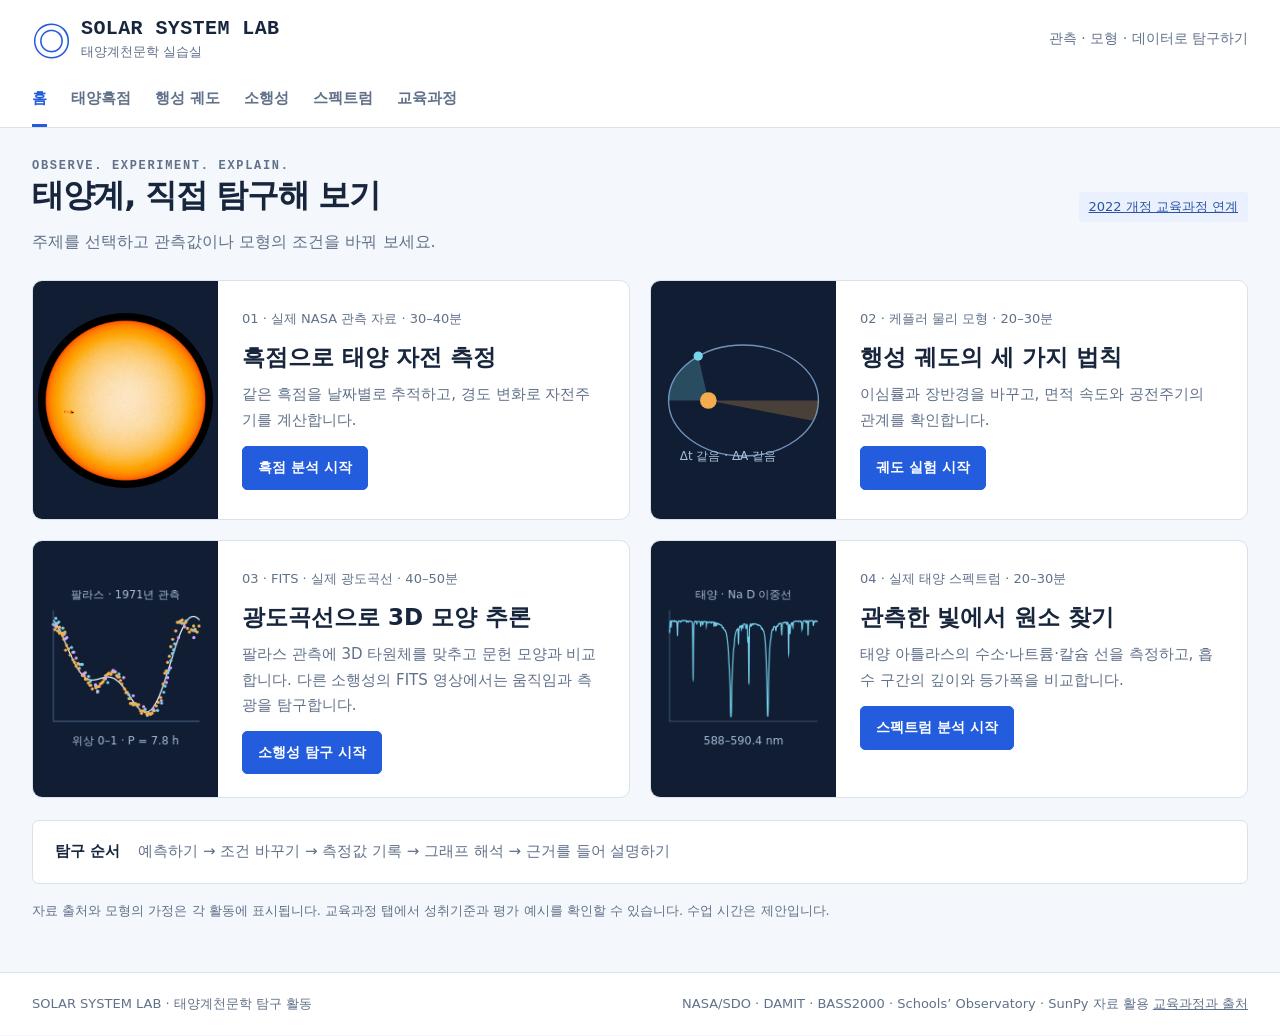
==== docs/index.html @ 7da2b200 "Publish solar system astronomy lab with real FITS and 3D activities" ====
<!doctype html>
<html lang="ko"><head><meta charset="utf-8"><meta name="viewport" content="width=device-width,initial-scale=1"><title>Solar System Lab | 태양계천문학 실습실</title><meta name="description" content="실제 FITS 영상과 팔라스 광도곡선으로 측광·3D 모형을 비교하고 태양과 행성 운동을 탐구하는 교육과정 연계 실습실."><link rel="icon" type="image/svg+xml" href="data:image/svg+xml,%3Csvg xmlns='http://www.w3.org/2000/svg' viewBox='0 0 32 32'%3E%3Ccircle cx='16' cy='16' r='5' fill='%23e89133'/%3E%3Cellipse cx='16' cy='16' rx='14' ry='9' fill='none' stroke='%23235ddd' stroke-width='2' transform='rotate(-25 16 16)'/%3E%3Ccircle cx='27' cy='8' r='3' fill='%23235ddd'/%3E%3C/svg%3E">
<link rel="stylesheet" href="portal.css"><link rel="stylesheet" href="observations.css"><link rel="stylesheet" href="fits-shape.css">
<script defer src="asteroid-data.js"></script><script defer src="observations-data.js"></script><script defer src="observation-math.js"></script><script defer src="fits-data.js"></script><script defer src="fits-reader.js"></script><script defer src="shape-math.js"></script><script defer src="portal.js"></script><script defer src="observation-labs.js"></script><script defer src="fits-labs.js"></script><script defer src="shape-lab.js"></script></head><body>
<header class="site-head"><div class="mast"><a href="#home" class="logo"><span class="logo-symbol" aria-hidden="true">◎</span><span><b>SOLAR SYSTEM LAB</b><small>태양계천문학 실습실</small></span></a><span class="head-note">관측 · 모형 · 데이터로 탐구하기</span></div><nav class="tabs" aria-label="실습 주제"><a href="#home" data-route="home">홈</a><a href="#sunspot" data-route="sunspot">태양흑점</a><a href="#kepler" data-route="kepler">행성 궤도</a><a href="#asteroid" data-route="asteroid">소행성</a><a href="#spectrum" data-route="spectrum">스펙트럼</a><a href="#curriculum" data-route="curriculum">교육과정</a></nav></header>
<main id="main" tabindex="-1">
<section id="home" class="page"><div class="home-intro"><div><p class="eyebrow">OBSERVE. EXPERIMENT. EXPLAIN.</p><h1>태양계, 직접 탐구해 보기</h1><p>주제를 선택하고 관측값이나 모형의 조건을 바꿔 보세요.</p></div><a href="#curriculum" class="tag">2022 개정 교육과정 연계</a></div>
<div class="activity-grid">
<article class="activity"><div class="activity-art"><img src="assets/20170708_120000_1024_HMIIC.jpg" alt="NASA SDO가 관측한 실제 태양과 흑점"></div><div class="activity-content"><span class="meta">01 · 실제 NASA 관측 자료 · 30–40분</span><h2>흑점으로 태양 자전 측정</h2><p>같은 흑점을 날짜별로 추적하고, 경도 변화로 자전주기를 계산합니다.</p><a href="#sunspot" class="button">흑점 분석 시작</a></div></article>
<article class="activity"><div class="activity-art"><svg viewBox="0 0 200 200" role="img" aria-label="타원 궤도와 같은 시간에 쓸고 간 두 면적"><ellipse cx="100" cy="100" rx="81" ry="60" fill="none" stroke="#7191b8" stroke-width="1.5"/><path d="M62 100L19 100A81 60 0 0 1 51 52Z" fill="#78d5e940"/><path d="M62 100L181 100A81 60 0 0 1 175 122Z" fill="#f4aa4d40"/><circle cx="62" cy="100" r="9" fill="#f4aa4d"/><circle cx="51" cy="52" r="5" fill="#78d5e9"/><text x="31" y="164" fill="#a8bdd8" font-size="13">Δt 같음 · ΔA 같음</text></svg></div><div class="activity-content"><span class="meta">02 · 케플러 물리 모형 · 20–30분</span><h2>행성 궤도의 세 가지 법칙</h2><p>이심률과 장반경을 바꾸고, 면적 속도와 공전주기의 관계를 확인합니다.</p><a href="#kepler" class="button">궤도 실험 시작</a></div></article>
<article class="activity"><div class="activity-art"><canvas id="homePallas" width="200" height="200" aria-label="실제 팔라스 관측점과 자전주기 적합 곡선"></canvas></div><div class="activity-content"><span class="meta">03 · FITS · 실제 광도곡선 · 40–50분</span><h2>광도곡선으로 3D 모양 추론</h2><p>팔라스 관측에 3D 타원체를 맞추고 문헌 모양과 비교합니다. 다른 소행성의 FITS 영상에서는 움직임과 측광을 탐구합니다.</p><a href="#asteroid" class="button">소행성 탐구 시작</a></div></article>
<article class="activity"><div class="activity-art"><canvas id="homeSpectrum" width="200" height="200" aria-label="실제 태양 관측의 나트륨 D 흡수선"></canvas></div><div class="activity-content"><span class="meta">04 · 실제 태양 스펙트럼 · 20–30분</span><h2>관측한 빛에서 원소 찾기</h2><p>태양 아틀라스의 수소·나트륨·칼슘 선을 측정하고, 흡수 구간의 깊이와 등가폭을 비교합니다.</p><a href="#spectrum" class="button">스펙트럼 분석 시작</a></div></article>
</div><div class="home-flow"><strong>탐구 순서</strong><p>예측하기 → 조건 바꾸기 → 측정값 기록 → 그래프 해석 → 근거를 들어 설명하기</p></div><p class="help" style="margin-top:16px">자료 출처와 모형의 가정은 각 활동에 표시됩니다. 교육과정 탭에서 성취기준과 평가 예시를 확인할 수 있습니다. 수업 시간은 제안입니다.</p></section>
<section id="sunspot" class="page" hidden><div class="page-title"><div><p class="eyebrow">LAB 01 / SOLAR ROTATION</p><h1>흑점으로 읽는 태양의 자전</h1><p class="intro">같은 흑점의 위치를 4일 이상 기록한 뒤, 위도에 따른 자전주기를 비교하세요.</p></div><a href="#curriculum" class="tag">12행우02-01</a></div><div class="sun-intro"><p class="help"><strong>NASA 관측</strong>은 실제 영상, <strong>자전 시뮬레이션</strong>은 합성 자료입니다. 탐구 가이드에 따라 측정하고 결과를 CSV로 저장하세요.</p><a class="button secondary" href="sunspot.html" target="_blank" rel="noopener">분석 도구 크게 열기</a></div><div class="sun-wrapper"><iframe id="sunspotFrame" title="태양 흑점 관측과 자전 분석 도구" loading="lazy"></iframe></div><div class="study-row"><article class="study-panel"><h2>탐구 질문</h2><ol><li>같은 흑점을 어떻게 구분했나요? 식별이 바뀌면 어떤 영향이 있나요?</li><li>원반 가장자리의 점을 제외하기 전후에 자전주기가 어떻게 달라지나요?</li><li>관측값과 차등 자전 모형을 비교하고 차이의 원인을 설명하세요.</li></ol></article><article class="study-panel"><h2>결과로 제출할 것</h2><p>측정점이 표시된 태양 영상, 경도–시간 그래프, 회합·항성 자전주기, 오차 원인 두 가지.</p><p class="help">NASA/SDO HMI, 2017.07.05–07.14. JPG 교육용 측정이며 정밀 태양력·연구용 WCS 분석을 대체하지 않습니다.</p></article></div></section>
<section id="kepler" class="page" hidden><div class="page-title"><div><p class="eyebrow">LAB 02 / KEPLER'S LAWS</p><h1>조건을 바꾸며 확인하는 행성 궤도</h1><p class="intro">태양의 위치, 같은 시간에 쓸고 간 면적, 장반경과 공전주기의 관계를 확인하세요.</p></div><a href="#curriculum" class="tag">12행우01-03</a></div><div id="keplerLab"></div></section>
<section id="asteroid" class="page" hidden><div class="page-title"><div><p class="eyebrow">LAB 03 / FITS, LIGHT CURVES &amp; 3D SHAPES</p><h1>관측으로 추론하는 소행성의 모양</h1><p class="intro">실제 팔라스 광도곡선에 3D 타원체를 맞춰 보세요. FITS 영상 모드에서는 138205 (2000 EZ148)의 움직임을 찾고 직접 측광합니다.</p></div><div><a href="#curriculum" class="tag">소천체 자료 탐구 · 12행우01-04</a><br><span class="tag amber" style="margin-top:8px">3D 모형 비교·적합은 전공 확장</span></div></div><div id="asteroidLab"></div></section>
<section id="spectrum" class="page" hidden><div class="page-title"><div><p class="eyebrow">LAB 04 / OBSERVED SOLAR SPECTRUM</p><h1>실제 태양빛에 남은 원소의 지문</h1><p class="intro">관측 아틀라스의 흡수선에서 파장을 읽고, 나트륨 이중선·수소·칼슘 선을 비교하세요.</p></div><a href="#curriculum" class="tag">10통과1-02-01 · 정량 분석은 심화</a></div><div id="spectrumLab"></div></section>
<section id="curriculum" class="page" hidden><div class="page-title"><div><p class="eyebrow">CURRICULUM / TEACHING GUIDE</p><h1>교육과정에서 실습 활동으로</h1><p class="intro curriculum-intro">2022 개정 과학과 교육과정(교육부 고시 제2022-33호, 별책 9)을 기준으로 연결했습니다. 대학 태양계천문학 수업에서 예비 교사의 탐구·수업 설계에 활용할 수 있습니다. 특정 교과서 단원 배열을 재현한 사이트는 아닙니다.</p></div><a href="https://www.moe.go.kr/boardCnts/viewRenew.do?boardID=141&boardSeq=93458&lev=0" target="_blank" rel="noopener" class="button secondary">교육부 원문</a></div>
<div class="curriculum-grid">
<article class="curriculum-card"><span class="tag">직접 연계 · 행성우주과학</span><h2>태양흑점과 자기장 관측</h2><p class="standard"><strong>[12행우02-01]</strong><br>태양 광구·대기 현상과 여러 파장의 관측 자료를 비교·분석하는 성취기준.</p><p>원문 탐구 활동에 흑점 이동 자료로 자전주기 구하기가 제시됩니다. 해설과 적용 고려 사항에 차등 자전, 위도별 주기 계산, 스프레드시트·파이썬 활용이 포함됩니다.</p><ul><li><strong>활동:</strong> 동일 흑점 경도 변화의 회귀 분석. 별도 HMI FITS에서 헤더·자기장 부호·픽셀값 읽기.</li><li><strong>평가:</strong> 대상 식별, 좌표 보정·오차, 회합·항성 주기 구분, 강도와 자기장 관측량의 구분.</li><li><strong>자료:</strong> 2017년 흑점 JPG와 2011년 자기장 FITS는 다른 날짜·관측량입니다.</li><li><strong>기초 연결:</strong> [9과07-02] 태양의 현상과 활동.</li></ul><a href="#sunspot" class="button secondary">태양 활동 열기</a></article>
<article class="curriculum-card"><span class="tag">직접 연계 · 행성우주과학</span><h2>케플러의 세 가지 법칙</h2><p class="standard"><strong>[12행우01-03]</strong><br>태양의 중력과 케플러 법칙으로 태양계 구성 천체의 운동을 설명하는 성취기준.</p><p>장반경·이심률을 독립적으로 조절해 각 법칙의 물리적 의미를 확인합니다. 교육과정은 케플러 법칙으로 천체 데이터를 해석하는 탐구와 수행평가를 제안합니다.</p><ul><li><strong>활동:</strong> 초점 찾기, 같은 시간의 면적 비교, T²–a³ 기록.</li><li><strong>평가:</strong> 이심률·주기 변화 구분, 변인 통제, 중심 질량 조건 명시.</li></ul><a href="#kepler" class="button secondary">궤도 활동 열기</a></article>
<article class="curriculum-card"><span class="tag">자료 탐구 연결 + 전공 확장</span><h2>소천체의 빛·모양·운동</h2><p class="standard"><strong>[12행우01-04]</strong> 행성·소천체 구분 및 탐사 자료로 특징 추론.<br><strong>[12행우01-02]</strong> 지구 접근 천체 등 우주 위험 감시의 중요성.<br><strong>[12행우01-03]</strong> 소천체에 적용되는 케플러 법칙.</p><p>지상 관측에서 ‘자료 → 특징 추론 → 모형 비교 → 근거와 한계 설명’을 연습합니다. FITS 측광 대상은 138205 (2000 EZ148), 3D 비교 대상은 팔라스입니다. 지상 관측과 탐사선 관측은 구분합니다.</p><ul><li><strong>활동:</strong> FITS 헤더·픽셀 읽기, 이동 천체·비교별의 원형 측광, 위상 겹치기, 축비·시선을 바꾼 3D 타원체 적합.</li><li><strong>평가:</strong> 대상 식별과 배경 제거 근거, 자전·공전 구분, 후보 주기의 잔차, 서로 다른 모양이 비슷한 광도곡선을 만드는 이유.</li><li><strong>전공 확장:</strong> 자전주기 적합·3D 모형 비교·목성 공명. 해당 성취기준에 3D 역산이 필수로 제시된 것은 아닙니다.</li><li><strong>기초 연결:</strong> [9과07-01] 태양계 천체와 자료 분석.</li></ul><a href="#asteroid" class="button secondary">소행성 활동 열기</a></article>
<article class="curriculum-card"><span class="tag">직접 연계 + 전공 확장</span><h2>스펙트럼과 천체의 구성 물질</h2><p class="standard"><strong>[10통과1-02-01]</strong><br>천체의 빛의 스펙트럼으로 구성 물질을 추론하는 성취기준.</p><p>실제 태양 아틀라스의 흡수선과 기준 파장을 비교해 원소를 추론합니다. 합성 모형으로 분해능·온도·도플러 이동의 효과를 함께 탐구합니다.</p><ul><li><strong>활동:</strong> Na D 이중선 파장 측정, H·Ca 선 비교, 경계를 바꿔 흡수 구간의 등가폭 측정.</li><li><strong>평가:</strong> 파장 측정 근거, 연속광·선 혼합의 영향, 선 세기를 함량과 단순 동일시하지 않기.</li><li><strong>자료:</strong> BASS2000 가시광 아틀라스 원형식은 ASCII입니다. 별도 Birr FITS는 태양 전파의 시간–주파수 자료입니다.</li><li><strong>전공 확장:</strong> 등가폭 적분과 태양 전파 관측. 전파 동적 스펙트럼은 가시광 원소 식별 활동과 구분합니다.</li></ul><a href="#spectrum" class="button secondary">스펙트럼 활동 열기</a></article>
</div><div class="study-row"><article class="study-panel"><h2>수업 운영 예시 · 2차시</h2><ol><li><strong>1차시:</strong> 5분 개념·질문, 20분 모둠별 조건 변경·기록, 15분 그래프와 근거 정리.</li><li><strong>2차시:</strong> 모둠별 결과·모형 가정·오차를 토론하고, 중등 수업 활동으로 재설계.</li></ol><p class="help">제안하는 운영 예시입니다. 목표와 학생 수준에 맞춰 선택하세요.</p></article><article class="study-panel resource-list"><h2>근거 자료와 출처</h2><a href="https://www.moe.go.kr/boardCnts/viewRenew.do?boardID=141&boardSeq=93458&lev=0" target="_blank" rel="noopener">교육부 · 2022 개정 과학과 교육과정 원문</a><a href="https://sdo.gsfc.nasa.gov/data/dataaccess.php" target="_blank" rel="noopener">NASA SDO · 태양 영상</a><a href="https://damit.cuni.cz/projects/damit/asteroids/view/101" target="_blank" rel="noopener">DAMIT · 팔라스 실제 광도곡선</a><a href="https://www.schoolsobservatory.org/media/1465" target="_blank" rel="noopener">The Schools’ Observatory · 소행성 FITS 원본 6장</a><a href="https://github.com/sunpy/data/tree/main/sunpy/v1" target="_blank" rel="noopener">SunPy sample data · HMI 자기장·태양 전파 FITS</a><a href="https://damit.cuni.cz/projects/damit/asteroid_models/view/101" target="_blank" rel="noopener">DAMIT · 팔라스 문헌 3D 형상과 자전 모형</a><a href="https://bass2000.obspm.fr/solar_spect.php" target="_blank" rel="noopener">BASS2000 · 실제 태양 스펙트럼 아틀라스</a><a href="https://ssd-api.jpl.nasa.gov/doc/sbdb.html" target="_blank" rel="noopener">NASA JPL · 소천체 궤도 요소</a><a href="https://ssd.jpl.nasa.gov/diagrams/mb_hist.html" target="_blank" rel="noopener">NASA JPL · 주 소행성대와 커크우드 간극</a><a href="https://physics.nist.gov/PhysRefData/ASD/lines_form.html" target="_blank" rel="noopener">NIST · 원자 스펙트럼 기준선</a><a href="https://cneos.jpl.nasa.gov/orbits/intro.html" target="_blank" rel="noopener">JPL CNEOS · 지구 접근 천체 궤도</a><p class="help">연계 판단과 활동 설계는 이 사이트에서 구성했습니다. 교육부·NASA의 공식 교육 서비스가 아닙니다.</p></article></div></section>
</main><footer class="footer"><span>SOLAR SYSTEM LAB · 태양계천문학 탐구 활동</span><span>NASA/SDO · DAMIT · BASS2000 · Schools’ Observatory · SunPy 자료 활용 <a href="#curriculum">교육과정과 출처</a></span></footer><div id="toast" class="toast" role="status" hidden></div><dialog id="methodDialog"><button class="close-dialog" id="closeMethod">닫기</button><h2>자료와 계산 방법</h2><div id="methodContent"></div></dialog></body></html>
---- docs/portal.css ----
:root{--ink:#17263c;--muted:#617189;--line:#d9e1eb;--paper:#f4f7fb;--blue:#235ddd;--navy:#101d32;--orange:#e89133;--mono:ui-monospace,SFMono-Regular,Consolas,monospace;--sans:'Noto Sans KR','Malgun Gothic',system-ui,sans-serif;color-scheme:light}*{box-sizing:border-box}body{margin:0;font:16px/1.7 var(--sans);color:var(--ink);background:var(--paper)}button,input,select,textarea{font:inherit}button,a,input,select{touch-action:manipulation}button{cursor:pointer}button:disabled{opacity:.45;cursor:default}a{color:var(--blue)}button:focus-visible,a:focus-visible,input:focus-visible,select:focus-visible,textarea:focus-visible{outline:3px solid #f0a43e;outline-offset:3px}[hidden]{display:none!important}.site-head{background:#fff;position:sticky;top:0;z-index:20;box-shadow:0 1px 0 var(--line)}.mast{max-width:1440px;margin:auto;display:flex;justify-content:space-between;align-items:center;padding:17px 32px 13px;gap:18px}.logo{display:flex;align-items:center;gap:12px;text-decoration:none;color:var(--ink);line-height:1.15}.logo-symbol{width:37px;height:37px;color:var(--blue);font-size:39px;font-family:serif}.logo b{font:700 20px var(--mono);letter-spacing:.02em}.logo small{display:block;font-size:13px;color:var(--muted);margin-top:5px}.head-note{font-size:14px;color:var(--muted)}.tabs{display:flex;max-width:1440px;margin:auto;padding:0 32px;gap:24px;overflow:auto}.tabs a{white-space:nowrap;color:var(--muted);padding:13px 0;text-decoration:none;border-bottom:3px solid transparent;font-weight:600;font-size:15px}.tabs a.active{color:var(--blue);border-bottom-color:var(--blue)}main{max-width:1440px;margin:auto;padding:28px 32px 40px;min-height:70vh}.page-title{display:flex;justify-content:space-between;align-items:flex-start;gap:25px;margin-bottom:22px}.eyebrow{font:600 12px var(--mono);letter-spacing:.14em;color:var(--blue);margin:0 0 8px}h1{font-size:30px;line-height:1.4;letter-spacing:-.04em;margin:0 0 10px}h2{font-size:20px;line-height:1.5;margin:0 0 12px}h3{font-size:17px;margin:0 0 9px}p{margin:0 0 12px}.intro{color:var(--muted);max-width:780px}.tag{display:inline-block;padding:4px 10px;border-radius:4px;font-size:13px;background:#eaf0fd;color:#2a55a5;white-space:nowrap}.tag.amber{background:#fff2df;color:#835319}.home-intro{display:flex;justify-content:space-between;gap:20px;align-items:center;margin:4px 0 25px}.home-intro h1{font-size:32px}.home-intro p{color:var(--muted);margin:0}.activity-grid{display:grid;grid-template-columns:repeat(2,minmax(0,1fr));gap:20px}.activity{border:1px solid var(--line);background:#fff;border-radius:10px;overflow:hidden;display:grid;grid-template-columns:185px 1fr;min-height:240px}.activity-art{background:var(--navy);position:relative;overflow:hidden;min-width:0;display:flex;align-items:center;justify-content:center}.activity-art img{width:175px;height:175px;object-fit:cover;border-radius:50%}.activity-art svg{width:100%;height:auto}.activity-content{padding:23px 24px}.activity-content h2{font-size:23px;margin:8px 0}.activity-content p{font-size:15px;color:var(--muted);min-height:52px}.meta{font-size:13px;color:var(--muted)}.button{display:inline-flex;align-items:center;justify-content:center;padding:9px 15px;border-radius:5px;border:1px solid var(--blue);color:#fff;background:var(--blue);font-weight:600;font-size:14px;text-decoration:none;min-height:40px;gap:7px}.button.secondary{background:#fff;color:var(--ink);border-color:var(--line)}.button.dark{background:#1e304c;border-color:#384b66;color:#e4edf9}.button:hover{filter:brightness(.94)}.home-flow{display:flex;gap:18px;padding:18px 22px;border:1px solid var(--line);border-radius:7px;margin-top:22px;background:#fff;align-items:center;font-size:15px}.home-flow p{margin:0;color:var(--muted)}.home-flow strong{white-space:nowrap}.experiment{display:grid;grid-template-columns:258px minmax(0,1fr) 282px;border:1px solid var(--line);background:#fff;border-radius:9px;overflow:hidden}.controls{padding:22px;border-right:1px solid var(--line)}.control-block{padding-bottom:20px;margin-bottom:20px;border-bottom:1px solid var(--line)}.control-block:last-child{border-bottom:0;margin-bottom:0;padding-bottom:0}.field{display:block;font-weight:600;font-size:14px;margin:12px 0 6px}.labelrow{display:flex;justify-content:space-between;gap:5px;align-items:center;font-size:14px;margin:16px 0 7px}.labelrow output{color:var(--blue);font-family:var(--mono);font-size:14px}.controls select{width:100%;padding:9px 8px;border:1px solid var(--line);border-radius:4px;background:#fff;color:var(--ink);font-size:14px}input[type=range]{width:100%;accent-color:var(--blue);cursor:pointer;margin:6px 0 12px}.help{font-size:13px;color:var(--muted);line-height:1.7;margin:6px 0 10px}.check{display:flex;gap:8px;align-items:start;font-size:14px;margin:8px 0}.check input{accent-color:var(--blue);margin-top:5px}.controls .button{width:100%;margin:5px 0}.stage{background:var(--navy);color:#dae6f7;min-width:0;display:flex;flex-direction:column}.stage-heading{display:flex;justify-content:space-between;align-items:center;padding:17px 22px;font:13px var(--mono);color:#a8bdd8;gap:8px}.stage-heading .tag{background:#263e5f;color:#c8dcf5}.canvas-wrap{position:relative;min-width:0;aspect-ratio:1.25;display:flex;align-items:center;justify-content:center}.canvas-wrap canvas{display:block;width:100%;height:100%;touch-action:pan-y}.stage-bar{display:flex;gap:10px;align-items:center;padding:15px 20px;border-top:1px solid #2e415e}.stage-bar span{margin-left:auto;font:14px var(--mono);color:#c8dcf5}.stage-info{padding:14px 20px;color:#a8bdd8;font-size:13px;line-height:1.65;border-top:1px solid #2e415e;margin:0}.results{padding:22px;border-left:1px solid var(--line)}.result-value{padding:13px 0;border-bottom:1px solid var(--line)}.result-value span{display:block;font-size:13px;color:var(--muted)}.result-value strong{display:block;font:600 27px/1.7 var(--mono);letter-spacing:-.04em}.result-value small{font-size:13px;color:var(--muted)}.formula{background:#f0f4fa;padding:13px;border-radius:4px;font:14px/1.8 var(--mono);margin:18px 0}.status-note{padding:12px 13px;background:#eaf0fd;border-left:3px solid var(--blue);font-size:14px;line-height:1.7;margin-top:16px}.status-note.warning{background:#fff2df;border-color:var(--orange);color:#795321}.study-row{display:grid;grid-template-columns:1.3fr 1fr;gap:20px;margin-top:20px}.study-panel{background:#fff;border:1px solid var(--line);border-radius:7px;padding:22px;min-width:0}.study-panel ol{padding-left:22px;margin:12px 0;font-size:15px}.study-panel li{padding:4px 0}.study-panel .badge-line{display:flex;gap:8px;flex-wrap:wrap;margin:10px 0}.table-scroll{overflow-x:auto}table{border-collapse:collapse;width:100%;font-size:14px;text-align:left}th{color:var(--muted);font-weight:600;background:#f4f7fb}th,td{padding:11px 10px;border-bottom:1px solid var(--line);white-space:nowrap}td .remove{border:0;background:transparent;color:#9a3752;cursor:pointer;font-size:13px}.panel-top{display:flex;justify-content:space-between;align-items:center;gap:10px;margin-bottom:10px}.panel-top h2{margin:0}.empty{color:var(--muted);font-size:14px;padding:16px 0}.notes-label{display:block;font-size:14px;font-weight:600;margin:16px 0 8px}.study-panel textarea{width:100%;min-height:90px;resize:vertical;border:1px solid var(--line);border-radius:4px;padding:12px;color:var(--ink);font-size:15px}.subchart{background:#f4f7fb;border:1px solid var(--line);border-radius:5px;padding:12px}.subchart canvas{width:100%;height:160px;display:block}.small-stats{display:grid;grid-template-columns:1fr 1fr;gap:9px;font-size:13px}.small-stats b{display:block;font:600 17px var(--mono);color:var(--ink);margin-top:4px}.curriculum-intro{max-width:900px}.curriculum-grid{display:grid;grid-template-columns:1fr 1fr;gap:20px}.curriculum-card{background:white;border:1px solid var(--line);border-top:4px solid var(--blue);border-radius:5px;padding:24px}.curriculum-card p,.curriculum-card li{font-size:15px;color:var(--muted)}.curriculum-card ul{padding-left:21px}.curriculum-card strong{color:var(--ink)}.curriculum-card h2{margin-top:12px}.curriculum-card .standard{color:var(--ink);background:#f4f7fb;padding:13px;margin:14px 0}.resource-list a{display:block;margin:10px 0;font-size:15px}.sun-intro{display:flex;justify-content:space-between;gap:20px;align-items:start;margin-bottom:18px}.sun-wrapper{border:1px solid #2b3c56;border-radius:7px;overflow:hidden;background:#090e16}.sun-wrapper iframe{display:block;width:100%;height:1170px;border:0}.footer{border-top:1px solid var(--line);padding:20px 32px;background:white;display:flex;justify-content:space-between;gap:20px;font-size:13px;color:var(--muted)}.footer a{color:var(--muted)}.line-legend{display:flex;gap:14px;flex-wrap:wrap;font-size:13px}.legend-dot{display:inline-block;width:8px;height:8px;border-radius:50%;margin-right:5px}.curriculum-link{font-size:14px;white-space:nowrap}.sr-only{position:absolute;clip:rect(0,0,0,0);width:1px;height:1px;overflow:hidden}dialog{border:1px solid var(--line);border-radius:8px;max-width:650px;padding:28px;color:var(--ink);font-size:15px}dialog::backdrop{background:#101d327a}.close-dialog{float:right;background:#fff;border:1px solid var(--line);border-radius:4px;padding:4px 12px;font-size:14px}.spectrum-plot{aspect-ratio:1.4}.line-buttons{display:flex;flex-wrap:wrap;gap:6px;margin:14px 0}.line-buttons button{background:#f0f4fa;border:1px solid var(--line);border-radius:4px;padding:6px 9px;color:var(--ink);font-size:13px}.line-buttons button.active{border-color:var(--blue);color:var(--blue);background:#eaf0fd}.spectrum-strip{height:28px;margin:0 22px 14px;border-radius:4px;position:relative;overflow:hidden;background:linear-gradient(90deg,#712dd0,#3448ef,#099cdb,#44bc64,#e7d741,#ed8e31,#cc3538)}.spectrum-strip i{position:absolute;top:0;height:100%;background:#111d2b;width:2px}.line-readout{font-size:14px;color:#a8bdd8;padding:0 22px 16px}.motion-grid{display:grid;grid-template-columns:1fr 1fr;gap:18px}.preset-buttons{display:flex;flex-wrap:wrap;gap:6px}.preset-buttons .button{font-size:13px;padding:6px 9px;min-height:34px}.toast{position:fixed;bottom:25px;left:50%;transform:translateX(-50%);background:var(--navy);color:white;border:1px solid #435978;border-radius:5px;padding:10px 20px;z-index:100;font-size:14px;max-width:90vw}.code{font-family:var(--mono)}
@media(min-width:1500px){.sun-wrapper iframe{height:1250px}}@media(max-width:1120px){.experiment{grid-template-columns:240px minmax(0,1fr)}.results{grid-column:1/-1;border-left:0;border-top:1px solid var(--line);display:grid;grid-template-columns:repeat(3,1fr);gap:0 20px}.results>h2,.results>.help,.results>.status-note,.results>.formula{grid-column:1/-1}.results .result-value{min-width:0}.results>.small-stats{grid-column:1/-1}.activity{grid-template-columns:145px 1fr}.activity-content{padding:19px}.tabs{gap:23px}.sun-wrapper iframe{height:1620px}}@media(max-width:760px){.mast{padding:15px 18px}.head-note{display:none}.tabs{padding:0 18px;gap:22px}.tabs a{font-size:14px}.logo b{font-size:18px}main{padding:23px 18px 30px}.page-title{display:block}.page-title .tag{margin:5px 0}.home-intro{display:block}.home-intro .tag{margin-top:15px}.activity-grid{grid-template-columns:1fr}.activity{grid-template-columns:130px 1fr;min-height:200px}.activity-art img{width:125px;height:125px}.activity-content h2{font-size:20px}.activity-content p{min-height:auto}.home-flow{display:block}.home-flow strong{display:block;margin-bottom:7px}.experiment{display:flex;flex-direction:column}.controls{order:2;border-right:0;border-top:1px solid var(--line);display:grid;grid-template-columns:1fr 1fr;gap:0 22px}.control-block{margin-bottom:0;padding-bottom:10px}.stage{order:1}.results{order:3;display:grid;grid-template-columns:1fr 1fr;padding:18px}.results>.result-value:last-of-type{grid-column:1/-1}.study-row,.curriculum-grid{grid-template-columns:1fr}.canvas-wrap{aspect-ratio:1.05}.spectrum-plot{aspect-ratio:1.15}.stage-heading{padding:14px 16px;font-size:12px}.stage-bar{padding:14px 16px;flex-wrap:wrap}.stage-bar .button{font-size:13px;padding:7px 12px}.stage-bar span{font-size:13px}.study-panel{padding:18px}.sun-intro{display:block}.sun-intro .button{margin-bottom:10px}.sun-wrapper iframe{height:2600px}.footer{padding:17px 18px;flex-direction:column;gap:7px}h1,.home-intro h1{font-size:27px}.result-value strong{font-size:24px}.curriculum-link{display:inline-block;margin:10px 0}.motion-grid{grid-template-columns:1fr}}
@media(max-width:400px){.activity{grid-template-columns:95px 1fr}.activity-content{padding:15px}.activity-art img{width:100px;height:100px}.controls{display:block}.control-block{padding-bottom:15px;margin-bottom:15px}.tabs{gap:18px}.study-panel{padding:16px}.stage-bar span{width:100%;margin-left:0}}@media(prefers-reduced-motion:reduce){*{scroll-behavior:auto!important}}
.canvas-wrap{aspect-ratio:1.25}.spectrum-plot{aspect-ratio:900/650}
---- docs/observations.css ----
.activity-art canvas{display:block;width:100%;max-width:200px;height:auto}.lab-modes{display:flex;flex-wrap:wrap;gap:8px;align-items:center;margin:0 0 18px}.lab-modes button,.plot-tabs button{font-size:14px;border:1px solid var(--line);border-radius:5px;background:#fff;color:var(--muted);padding:9px 15px;min-height:40px}.lab-modes button.active{background:var(--blue);color:white;border-color:var(--blue)}.lab-modes span{font-size:14px;color:var(--muted);margin-left:8px}.plot-tabs{display:flex;flex-wrap:wrap;gap:7px;margin:0 22px 8px}.plot-tabs button{color:#a8bdd8;background:#162741;border-color:#3b4e6a;padding:7px 12px;min-height:37px}.plot-tabs button.active{color:#fff;background:#2f496e;border-color:#96b2d9}.number-input{width:100%;padding:8px 10px;border:1px solid var(--line);border-radius:4px;color:var(--ink);background:#fff;font:15px var(--mono)}.pair-buttons{display:flex;gap:8px;margin:6px 0}.observation-plot{aspect-ratio:940/610!important}.observation-experiment .stage-info{font-size:14px;min-height:48px}.observation-experiment .canvas-wrap canvas{cursor:crosshair}.observation-experiment .results .button{width:100%;margin-top:14px}.candidate-list{display:grid;grid-template-columns:repeat(2,minmax(0,1fr));gap:9px;margin-top:14px}.candidate{background:#f5f8ff;border:1px solid #d8e3f5;border-radius:5px;padding:10px 14px;text-align:left;color:var(--ink);font-size:14px}.candidate:hover{border-color:var(--blue)}.candidate strong{display:block;font:600 18px var(--mono);color:var(--blue)}.candidate span{color:var(--muted);font:13px var(--mono)}.observation-records{margin-top:20px}.data-provenance{font-size:14px;color:var(--muted);padding:22px 4px 5px;line-height:1.8}.data-provenance p{margin:8px 0}.data-provenance a{font-size:14px}.data-provenance strong{color:var(--ink)}.data-provenance a{overflow-wrap:anywhere}.observation-experiment .results .help{font-size:14px}.observation-experiment .stage-bar{flex-wrap:wrap}@media(max-width:760px){.lab-modes span{width:100%;margin:3px 0;font-size:13px}.plot-tabs{margin:0 15px 8px}.plot-tabs button{font-size:13px;padding:7px 9px}.observation-experiment .controls{display:block}.candidate-list{grid-template-columns:1fr 1fr}.observation-records .panel-top{flex-wrap:wrap}.observation-plot{min-height:240px}}@media(max-width:400px){.candidate-list{grid-template-columns:1fr}}
---- docs/fits-shape.css ----
.fits-intro,.shape-intro{margin:5px 0 18px}.fits-intro p,.shape-intro p{font-size:15px;color:var(--muted);margin:0;max-width:1000px}.fits-intro h2,.shape-intro h2{margin-bottom:7px}.fits-canvas-wrap{aspect-ratio:940/610!important}.fits-canvas-wrap canvas{cursor:crosshair}.fits-meta{font-size:14px;line-height:1.6;margin:15px 0}.fits-meta>div{padding:9px 0;border-bottom:1px solid var(--line)}.fits-meta span{display:block;color:var(--muted)}.fits-meta b{display:block;font-weight:500;overflow-wrap:anywhere}.fits-experiment .stage-info{font-size:14px}.fits-experiment .result-value strong{font-size:23px}.file-open{display:block;background:#fff;border:1px solid var(--line);border-radius:5px;padding:8px 10px;text-align:center;font-size:14px;font-weight:600;cursor:pointer;margin-top:10px}.file-open:focus-within{outline:3px solid #f0a43e}.fits-header{border:1px solid var(--line);background:white;padding:15px 20px;border-radius:6px;margin-top:18px}.fits-header summary{font-size:15px;font-weight:600;cursor:pointer}.fits-header select{font:14px var(--mono);max-width:100%;padding:8px}.fits-header pre{max-height:390px;overflow:auto;background:#101d32;color:#d0deee;padding:16px;font:13px/1.6 var(--mono);border-radius:4px}.shape-visual canvas,.shape-curve canvas{display:block;width:100%;height:auto}.shape-phase{display:flex;gap:12px;align-items:center;font-size:14px;flex:1}.shape-phase input{min-width:80px;margin:0}.shape-experiment .stage-info{font-size:14px}.shape-experiment .results .result-value strong{font-size:25px}.shape-experiment .stage{min-width:0}.shape-experiment .formula{font-size:13px;overflow-wrap:anywhere}.shape-experiment .stage-bar{flex-wrap:wrap}.shape-experiment .stage-bar span{font-size:13px}.fits-experiment .help,.shape-experiment .help{font-size:14px}.fits-header code,.data-provenance code{overflow-wrap:anywhere}.shape-curve{border-top:1px solid #30445f}@media(max-width:760px){.fits-experiment .controls,.shape-experiment .controls{display:block}.shape-phase{width:100%;flex:auto}.shape-visual canvas{min-height:190px;object-fit:contain}.shape-curve canvas{min-height:220px;object-fit:contain}.fits-canvas-wrap{min-height:240px}.fits-header{padding:15px}.fits-header pre{font-size:12px}}
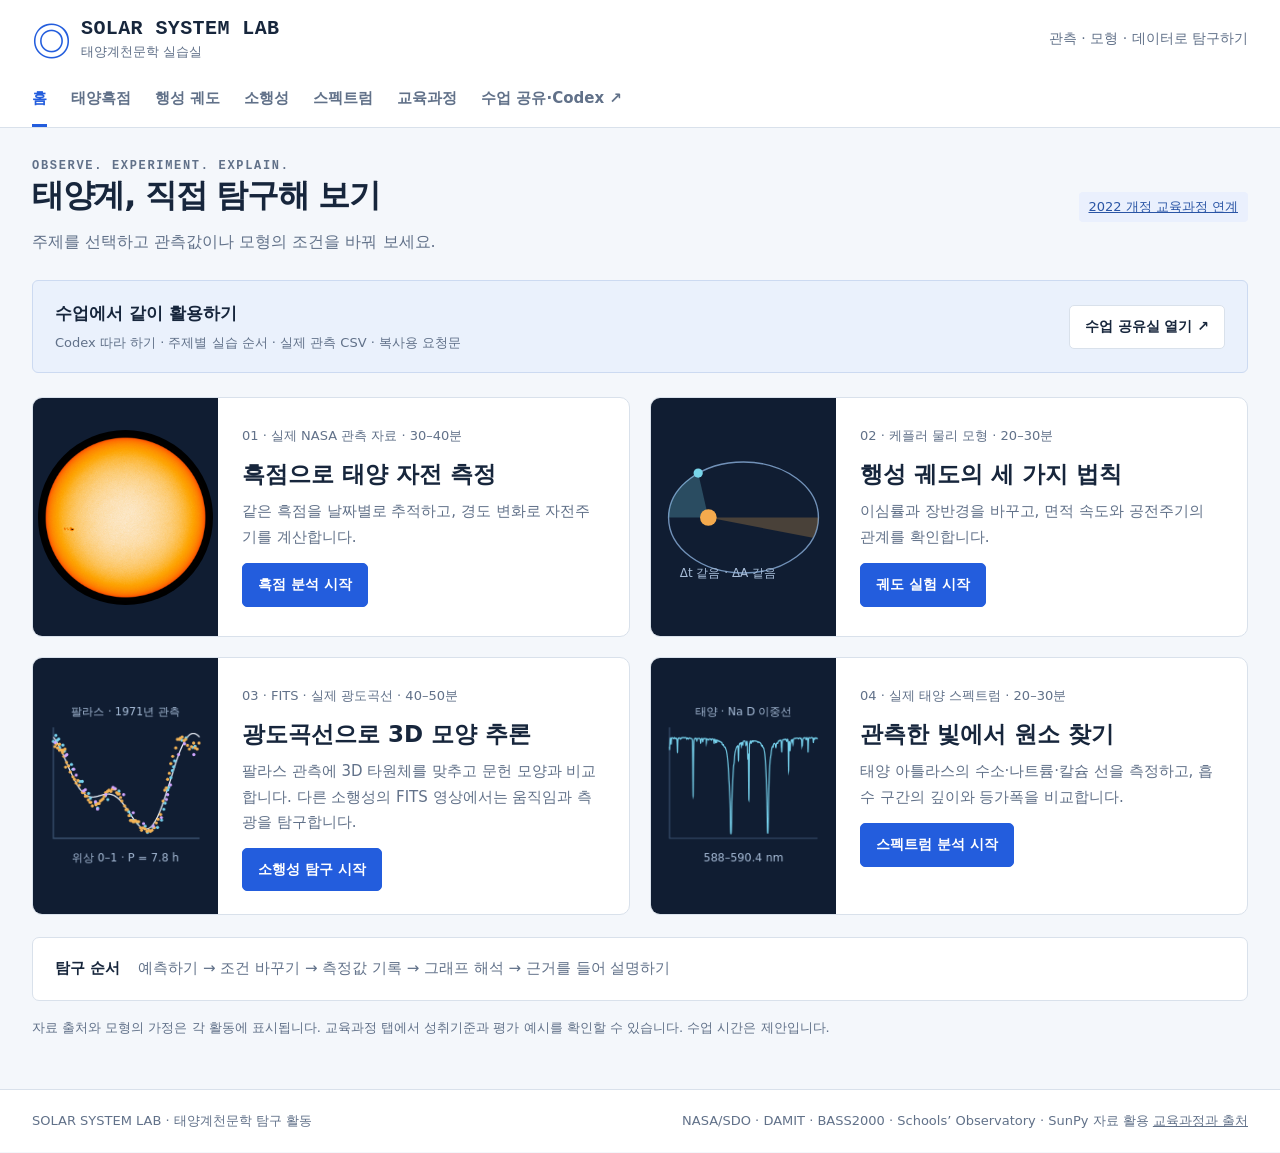
==== commit 349fd511: "Add classroom sharing hub and Codex workshop materials" ====
--- a/docs/index.html
+++ b/docs/index.html
@@ -2,10 +2,10 @@
 <html lang="ko"><head><meta charset="utf-8"><meta name="viewport" content="width=device-width,initial-scale=1"><title>Solar System Lab | 태양계천문학 실습실</title><meta name="description" content="실제 FITS 영상과 팔라스 광도곡선으로 측광·3D 모형을 비교하고 태양과 행성 운동을 탐구하는 교육과정 연계 실습실."><link rel="icon" type="image/svg+xml" href="data:image/svg+xml,%3Csvg xmlns='http://www.w3.org/2000/svg' viewBox='0 0 32 32'%3E%3Ccircle cx='16' cy='16' r='5' fill='%23e89133'/%3E%3Cellipse cx='16' cy='16' rx='14' ry='9' fill='none' stroke='%23235ddd' stroke-width='2' transform='rotate(-25 16 16)'/%3E%3Ccircle cx='27' cy='8' r='3' fill='%23235ddd'/%3E%3C/svg%3E">
 <link rel="stylesheet" href="portal.css"><link rel="stylesheet" href="observations.css"><link rel="stylesheet" href="fits-shape.css">
 <script defer src="asteroid-data.js"></script><script defer src="observations-data.js"></script><script defer src="observation-math.js"></script><script defer src="fits-data.js"></script><script defer src="fits-reader.js"></script><script defer src="shape-math.js"></script><script defer src="portal.js"></script><script defer src="observation-labs.js"></script><script defer src="fits-labs.js"></script><script defer src="shape-lab.js"></script></head><body>
-<header class="site-head"><div class="mast"><a href="#home" class="logo"><span class="logo-symbol" aria-hidden="true">◎</span><span><b>SOLAR SYSTEM LAB</b><small>태양계천문학 실습실</small></span></a><span class="head-note">관측 · 모형 · 데이터로 탐구하기</span></div><nav class="tabs" aria-label="실습 주제"><a href="#home" data-route="home">홈</a><a href="#sunspot" data-route="sunspot">태양흑점</a><a href="#kepler" data-route="kepler">행성 궤도</a><a href="#asteroid" data-route="asteroid">소행성</a><a href="#spectrum" data-route="spectrum">스펙트럼</a><a href="#curriculum" data-route="curriculum">교육과정</a></nav></header>
+<header class="site-head"><div class="mast"><a href="#home" class="logo"><span class="logo-symbol" aria-hidden="true">◎</span><span><b>SOLAR SYSTEM LAB</b><small>태양계천문학 실습실</small></span></a><span class="head-note">관측 · 모형 · 데이터로 탐구하기</span></div><nav class="tabs" aria-label="실습 주제"><a href="#home" data-route="home">홈</a><a href="#sunspot" data-route="sunspot">태양흑점</a><a href="#kepler" data-route="kepler">행성 궤도</a><a href="#asteroid" data-route="asteroid">소행성</a><a href="#spectrum" data-route="spectrum">스펙트럼</a><a href="#curriculum" data-route="curriculum">교육과정</a><a href="class/">수업 공유·Codex ↗</a></nav></header>
 <main id="main" tabindex="-1">
 <section id="home" class="page"><div class="home-intro"><div><p class="eyebrow">OBSERVE. EXPERIMENT. EXPLAIN.</p><h1>태양계, 직접 탐구해 보기</h1><p>주제를 선택하고 관측값이나 모형의 조건을 바꿔 보세요.</p></div><a href="#curriculum" class="tag">2022 개정 교육과정 연계</a></div>
-<div class="activity-grid">
+<div class="class-sharing-note"><div><strong>수업에서 같이 활용하기</strong><p>Codex 따라 하기 · 주제별 실습 순서 · 실제 관측 CSV · 복사용 요청문</p></div><a href="class/" class="button secondary">수업 공유실 열기 ↗</a></div><div class="activity-grid">
 <article class="activity"><div class="activity-art"><img src="assets/20170708_120000_1024_HMIIC.jpg" alt="NASA SDO가 관측한 실제 태양과 흑점"></div><div class="activity-content"><span class="meta">01 · 실제 NASA 관측 자료 · 30–40분</span><h2>흑점으로 태양 자전 측정</h2><p>같은 흑점을 날짜별로 추적하고, 경도 변화로 자전주기를 계산합니다.</p><a href="#sunspot" class="button">흑점 분석 시작</a></div></article>
 <article class="activity"><div class="activity-art"><svg viewBox="0 0 200 200" role="img" aria-label="타원 궤도와 같은 시간에 쓸고 간 두 면적"><ellipse cx="100" cy="100" rx="81" ry="60" fill="none" stroke="#7191b8" stroke-width="1.5"/><path d="M62 100L19 100A81 60 0 0 1 51 52Z" fill="#78d5e940"/><path d="M62 100L181 100A81 60 0 0 1 175 122Z" fill="#f4aa4d40"/><circle cx="62" cy="100" r="9" fill="#f4aa4d"/><circle cx="51" cy="52" r="5" fill="#78d5e9"/><text x="31" y="164" fill="#a8bdd8" font-size="13">Δt 같음 · ΔA 같음</text></svg></div><div class="activity-content"><span class="meta">02 · 케플러 물리 모형 · 20–30분</span><h2>행성 궤도의 세 가지 법칙</h2><p>이심률과 장반경을 바꾸고, 면적 속도와 공전주기의 관계를 확인합니다.</p><a href="#kepler" class="button">궤도 실험 시작</a></div></article>
 <article class="activity"><div class="activity-art"><canvas id="homePallas" width="200" height="200" aria-label="실제 팔라스 관측점과 자전주기 적합 곡선"></canvas></div><div class="activity-content"><span class="meta">03 · FITS · 실제 광도곡선 · 40–50분</span><h2>광도곡선으로 3D 모양 추론</h2><p>팔라스 관측에 3D 타원체를 맞추고 문헌 모양과 비교합니다. 다른 소행성의 FITS 영상에서는 움직임과 측광을 탐구합니다.</p><a href="#asteroid" class="button">소행성 탐구 시작</a></div></article>
--- a/docs/portal.css
+++ b/docs/portal.css
@@ -2,3 +2,5 @@
 @media(min-width:1500px){.sun-wrapper iframe{height:1250px}}@media(max-width:1120px){.experiment{grid-template-columns:240px minmax(0,1fr)}.results{grid-column:1/-1;border-left:0;border-top:1px solid var(--line);display:grid;grid-template-columns:repeat(3,1fr);gap:0 20px}.results>h2,.results>.help,.results>.status-note,.results>.formula{grid-column:1/-1}.results .result-value{min-width:0}.results>.small-stats{grid-column:1/-1}.activity{grid-template-columns:145px 1fr}.activity-content{padding:19px}.tabs{gap:23px}.sun-wrapper iframe{height:1620px}}@media(max-width:760px){.mast{padding:15px 18px}.head-note{display:none}.tabs{padding:0 18px;gap:22px}.tabs a{font-size:14px}.logo b{font-size:18px}main{padding:23px 18px 30px}.page-title{display:block}.page-title .tag{margin:5px 0}.home-intro{display:block}.home-intro .tag{margin-top:15px}.activity-grid{grid-template-columns:1fr}.activity{grid-template-columns:130px 1fr;min-height:200px}.activity-art img{width:125px;height:125px}.activity-content h2{font-size:20px}.activity-content p{min-height:auto}.home-flow{display:block}.home-flow strong{display:block;margin-bottom:7px}.experiment{display:flex;flex-direction:column}.controls{order:2;border-right:0;border-top:1px solid var(--line);display:grid;grid-template-columns:1fr 1fr;gap:0 22px}.control-block{margin-bottom:0;padding-bottom:10px}.stage{order:1}.results{order:3;display:grid;grid-template-columns:1fr 1fr;padding:18px}.results>.result-value:last-of-type{grid-column:1/-1}.study-row,.curriculum-grid{grid-template-columns:1fr}.canvas-wrap{aspect-ratio:1.05}.spectrum-plot{aspect-ratio:1.15}.stage-heading{padding:14px 16px;font-size:12px}.stage-bar{padding:14px 16px;flex-wrap:wrap}.stage-bar .button{font-size:13px;padding:7px 12px}.stage-bar span{font-size:13px}.study-panel{padding:18px}.sun-intro{display:block}.sun-intro .button{margin-bottom:10px}.sun-wrapper iframe{height:2600px}.footer{padding:17px 18px;flex-direction:column;gap:7px}h1,.home-intro h1{font-size:27px}.result-value strong{font-size:24px}.curriculum-link{display:inline-block;margin:10px 0}.motion-grid{grid-template-columns:1fr}}
 @media(max-width:400px){.activity{grid-template-columns:95px 1fr}.activity-content{padding:15px}.activity-art img{width:100px;height:100px}.controls{display:block}.control-block{padding-bottom:15px;margin-bottom:15px}.tabs{gap:18px}.study-panel{padding:16px}.stage-bar span{width:100%;margin-left:0}}@media(prefers-reduced-motion:reduce){*{scroll-behavior:auto!important}}
 .canvas-wrap{aspect-ratio:1.25}.spectrum-plot{aspect-ratio:900/650}
+
+.class-sharing-note{display:flex;justify-content:space-between;align-items:center;gap:20px;background:#eaf1fc;border:1px solid #ccdaf1;border-radius:6px;padding:18px 22px;margin:0 0 24px}.class-sharing-note strong{font-size:17px}.class-sharing-note p{font-size:13px;color:var(--muted);margin:4px 0 0}@media(max-width:760px){.class-sharing-note{align-items:flex-start;flex-direction:column;padding:17px}.class-sharing-note .button{font-size:13px}}
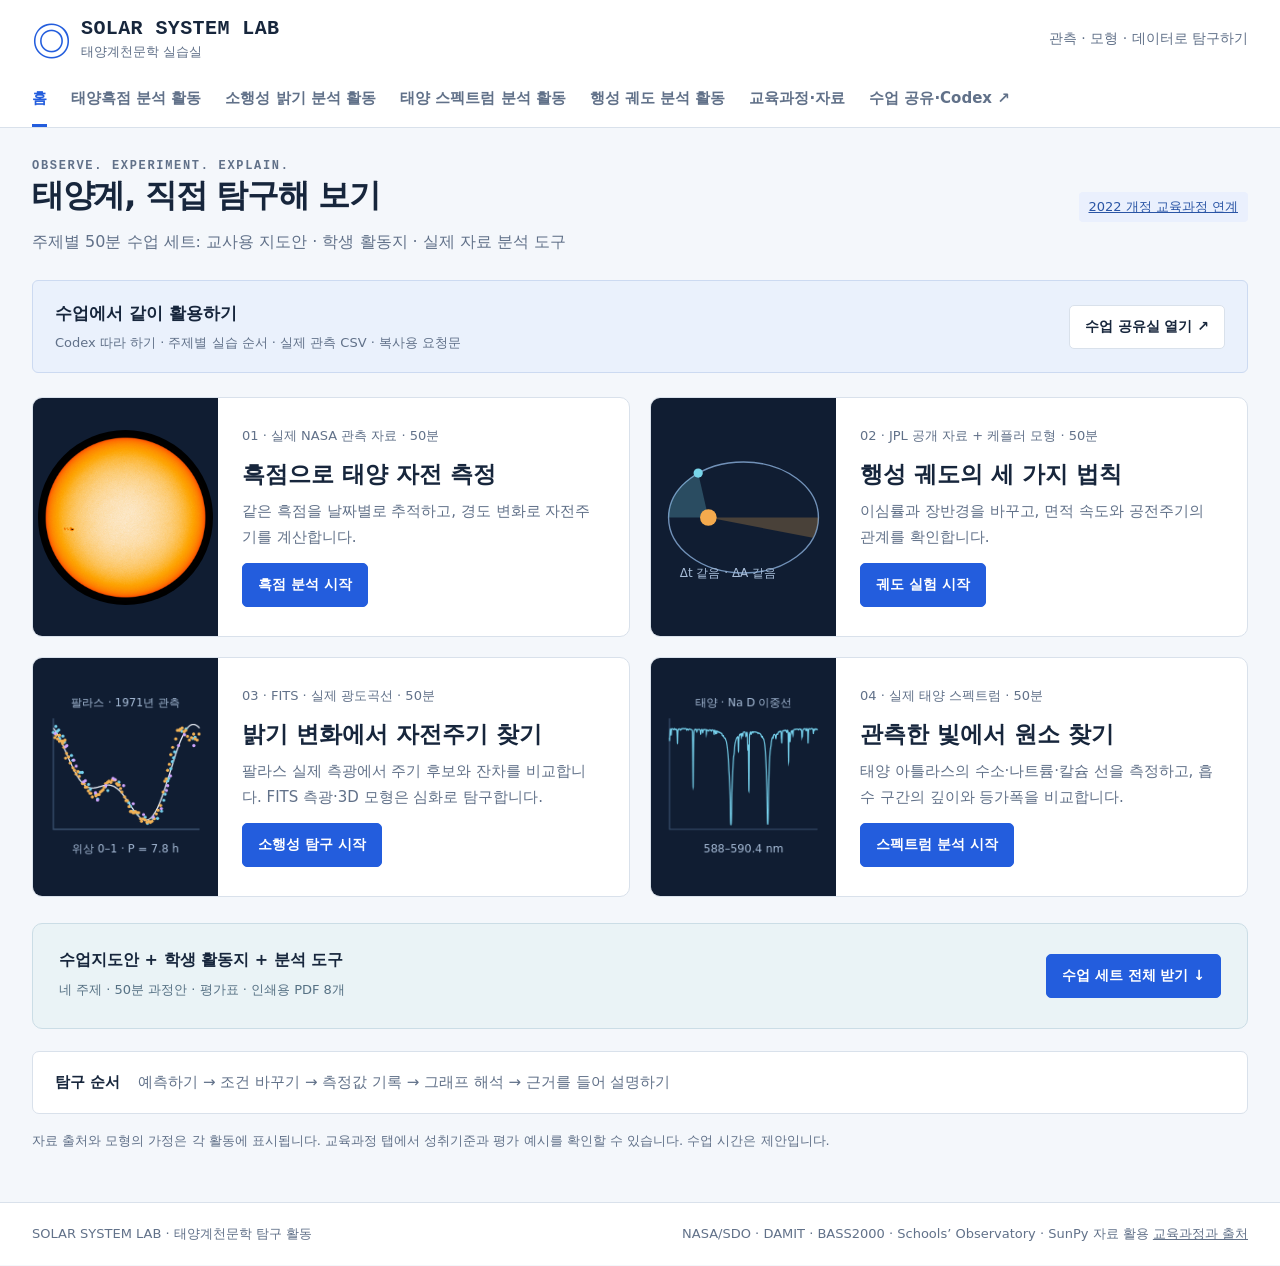
==== commit 5d9b5de2: "Add four classroom lesson sets with worksheets and real-data bridges" ====
--- a/docs/index.html
+++ b/docs/index.html
@@ -1,20 +1,20 @@
 <!doctype html>
 <html lang="ko"><head><meta charset="utf-8"><meta name="viewport" content="width=device-width,initial-scale=1"><title>Solar System Lab | 태양계천문학 실습실</title><meta name="description" content="실제 FITS 영상과 팔라스 광도곡선으로 측광·3D 모형을 비교하고 태양과 행성 운동을 탐구하는 교육과정 연계 실습실."><link rel="icon" type="image/svg+xml" href="data:image/svg+xml,%3Csvg xmlns='http://www.w3.org/2000/svg' viewBox='0 0 32 32'%3E%3Ccircle cx='16' cy='16' r='5' fill='%23e89133'/%3E%3Cellipse cx='16' cy='16' rx='14' ry='9' fill='none' stroke='%23235ddd' stroke-width='2' transform='rotate(-25 16 16)'/%3E%3Ccircle cx='27' cy='8' r='3' fill='%23235ddd'/%3E%3C/svg%3E">
-<link rel="stylesheet" href="portal.css"><link rel="stylesheet" href="observations.css"><link rel="stylesheet" href="fits-shape.css">
-<script defer src="asteroid-data.js"></script><script defer src="observations-data.js"></script><script defer src="observation-math.js"></script><script defer src="fits-data.js"></script><script defer src="fits-reader.js"></script><script defer src="shape-math.js"></script><script defer src="portal.js"></script><script defer src="observation-labs.js"></script><script defer src="fits-labs.js"></script><script defer src="shape-lab.js"></script></head><body>
-<header class="site-head"><div class="mast"><a href="#home" class="logo"><span class="logo-symbol" aria-hidden="true">◎</span><span><b>SOLAR SYSTEM LAB</b><small>태양계천문학 실습실</small></span></a><span class="head-note">관측 · 모형 · 데이터로 탐구하기</span></div><nav class="tabs" aria-label="실습 주제"><a href="#home" data-route="home">홈</a><a href="#sunspot" data-route="sunspot">태양흑점</a><a href="#kepler" data-route="kepler">행성 궤도</a><a href="#asteroid" data-route="asteroid">소행성</a><a href="#spectrum" data-route="spectrum">스펙트럼</a><a href="#curriculum" data-route="curriculum">교육과정</a><a href="class/">수업 공유·Codex ↗</a></nav></header>
+<link rel="stylesheet" href="portal.css"><link rel="stylesheet" href="observations.css"><link rel="stylesheet" href="fits-shape.css"><link rel="stylesheet" href="lessons.css">
+<script defer src="asteroid-data.js"></script><script defer src="observations-data.js"></script><script defer src="observation-math.js"></script><script defer src="fits-data.js"></script><script defer src="fits-reader.js"></script><script defer src="shape-math.js"></script><script defer src="portal.js"></script><script defer src="observation-labs.js"></script><script defer src="fits-labs.js"></script><script defer src="shape-lab.js"></script><script defer src="lesson-data.js"></script><script defer src="lesson-ui.js"></script></head><body>
+<header class="site-head"><div class="mast"><a href="#home" class="logo"><span class="logo-symbol" aria-hidden="true">◎</span><span><b>SOLAR SYSTEM LAB</b><small>태양계천문학 실습실</small></span></a><span class="head-note">관측 · 모형 · 데이터로 탐구하기</span></div><nav class="tabs" aria-label="실습 주제"><a href="#home" data-route="home">홈</a><a href="#sunspot" data-route="sunspot">태양흑점 분석 활동</a><a href="#asteroid" data-route="asteroid">소행성 밝기 분석 활동</a><a href="#spectrum" data-route="spectrum">태양 스펙트럼 분석 활동</a><a href="#kepler" data-route="kepler">행성 궤도 분석 활동</a><a href="#curriculum" data-route="curriculum">교육과정·자료</a><a href="class/">수업 공유·Codex ↗</a></nav></header>
 <main id="main" tabindex="-1">
-<section id="home" class="page"><div class="home-intro"><div><p class="eyebrow">OBSERVE. EXPERIMENT. EXPLAIN.</p><h1>태양계, 직접 탐구해 보기</h1><p>주제를 선택하고 관측값이나 모형의 조건을 바꿔 보세요.</p></div><a href="#curriculum" class="tag">2022 개정 교육과정 연계</a></div>
+<section id="home" class="page"><div class="home-intro"><div><p class="eyebrow">OBSERVE. EXPERIMENT. EXPLAIN.</p><h1>태양계, 직접 탐구해 보기</h1><p>주제별 50분 수업 세트: 교사용 지도안 · 학생 활동지 · 실제 자료 분석 도구</p></div><a href="#curriculum" class="tag">2022 개정 교육과정 연계</a></div>
 <div class="class-sharing-note"><div><strong>수업에서 같이 활용하기</strong><p>Codex 따라 하기 · 주제별 실습 순서 · 실제 관측 CSV · 복사용 요청문</p></div><a href="class/" class="button secondary">수업 공유실 열기 ↗</a></div><div class="activity-grid">
-<article class="activity"><div class="activity-art"><img src="assets/20170708_120000_1024_HMIIC.jpg" alt="NASA SDO가 관측한 실제 태양과 흑점"></div><div class="activity-content"><span class="meta">01 · 실제 NASA 관측 자료 · 30–40분</span><h2>흑점으로 태양 자전 측정</h2><p>같은 흑점을 날짜별로 추적하고, 경도 변화로 자전주기를 계산합니다.</p><a href="#sunspot" class="button">흑점 분석 시작</a></div></article>
-<article class="activity"><div class="activity-art"><svg viewBox="0 0 200 200" role="img" aria-label="타원 궤도와 같은 시간에 쓸고 간 두 면적"><ellipse cx="100" cy="100" rx="81" ry="60" fill="none" stroke="#7191b8" stroke-width="1.5"/><path d="M62 100L19 100A81 60 0 0 1 51 52Z" fill="#78d5e940"/><path d="M62 100L181 100A81 60 0 0 1 175 122Z" fill="#f4aa4d40"/><circle cx="62" cy="100" r="9" fill="#f4aa4d"/><circle cx="51" cy="52" r="5" fill="#78d5e9"/><text x="31" y="164" fill="#a8bdd8" font-size="13">Δt 같음 · ΔA 같음</text></svg></div><div class="activity-content"><span class="meta">02 · 케플러 물리 모형 · 20–30분</span><h2>행성 궤도의 세 가지 법칙</h2><p>이심률과 장반경을 바꾸고, 면적 속도와 공전주기의 관계를 확인합니다.</p><a href="#kepler" class="button">궤도 실험 시작</a></div></article>
-<article class="activity"><div class="activity-art"><canvas id="homePallas" width="200" height="200" aria-label="실제 팔라스 관측점과 자전주기 적합 곡선"></canvas></div><div class="activity-content"><span class="meta">03 · FITS · 실제 광도곡선 · 40–50분</span><h2>광도곡선으로 3D 모양 추론</h2><p>팔라스 관측에 3D 타원체를 맞추고 문헌 모양과 비교합니다. 다른 소행성의 FITS 영상에서는 움직임과 측광을 탐구합니다.</p><a href="#asteroid" class="button">소행성 탐구 시작</a></div></article>
-<article class="activity"><div class="activity-art"><canvas id="homeSpectrum" width="200" height="200" aria-label="실제 태양 관측의 나트륨 D 흡수선"></canvas></div><div class="activity-content"><span class="meta">04 · 실제 태양 스펙트럼 · 20–30분</span><h2>관측한 빛에서 원소 찾기</h2><p>태양 아틀라스의 수소·나트륨·칼슘 선을 측정하고, 흡수 구간의 깊이와 등가폭을 비교합니다.</p><a href="#spectrum" class="button">스펙트럼 분석 시작</a></div></article>
-</div><div class="home-flow"><strong>탐구 순서</strong><p>예측하기 → 조건 바꾸기 → 측정값 기록 → 그래프 해석 → 근거를 들어 설명하기</p></div><p class="help" style="margin-top:16px">자료 출처와 모형의 가정은 각 활동에 표시됩니다. 교육과정 탭에서 성취기준과 평가 예시를 확인할 수 있습니다. 수업 시간은 제안입니다.</p></section>
-<section id="sunspot" class="page" hidden><div class="page-title"><div><p class="eyebrow">LAB 01 / SOLAR ROTATION</p><h1>흑점으로 읽는 태양의 자전</h1><p class="intro">같은 흑점의 위치를 4일 이상 기록한 뒤, 위도에 따른 자전주기를 비교하세요.</p></div><a href="#curriculum" class="tag">12행우02-01</a></div><div class="sun-intro"><p class="help"><strong>NASA 관측</strong>은 실제 영상, <strong>자전 시뮬레이션</strong>은 합성 자료입니다. 탐구 가이드에 따라 측정하고 결과를 CSV로 저장하세요.</p><a class="button secondary" href="sunspot.html" target="_blank" rel="noopener">분석 도구 크게 열기</a></div><div class="sun-wrapper"><iframe id="sunspotFrame" title="태양 흑점 관측과 자전 분석 도구" loading="lazy"></iframe></div><div class="study-row"><article class="study-panel"><h2>탐구 질문</h2><ol><li>같은 흑점을 어떻게 구분했나요? 식별이 바뀌면 어떤 영향이 있나요?</li><li>원반 가장자리의 점을 제외하기 전후에 자전주기가 어떻게 달라지나요?</li><li>관측값과 차등 자전 모형을 비교하고 차이의 원인을 설명하세요.</li></ol></article><article class="study-panel"><h2>결과로 제출할 것</h2><p>측정점이 표시된 태양 영상, 경도–시간 그래프, 회합·항성 자전주기, 오차 원인 두 가지.</p><p class="help">NASA/SDO HMI, 2017.07.05–07.14. JPG 교육용 측정이며 정밀 태양력·연구용 WCS 분석을 대체하지 않습니다.</p></article></div></section>
-<section id="kepler" class="page" hidden><div class="page-title"><div><p class="eyebrow">LAB 02 / KEPLER'S LAWS</p><h1>조건을 바꾸며 확인하는 행성 궤도</h1><p class="intro">태양의 위치, 같은 시간에 쓸고 간 면적, 장반경과 공전주기의 관계를 확인하세요.</p></div><a href="#curriculum" class="tag">12행우01-03</a></div><div id="keplerLab"></div></section>
-<section id="asteroid" class="page" hidden><div class="page-title"><div><p class="eyebrow">LAB 03 / FITS, LIGHT CURVES &amp; 3D SHAPES</p><h1>관측으로 추론하는 소행성의 모양</h1><p class="intro">실제 팔라스 광도곡선에 3D 타원체를 맞춰 보세요. FITS 영상 모드에서는 138205 (2000 EZ148)의 움직임을 찾고 직접 측광합니다.</p></div><div><a href="#curriculum" class="tag">소천체 자료 탐구 · 12행우01-04</a><br><span class="tag amber" style="margin-top:8px">3D 모형 비교·적합은 전공 확장</span></div></div><div id="asteroidLab"></div></section>
-<section id="spectrum" class="page" hidden><div class="page-title"><div><p class="eyebrow">LAB 04 / OBSERVED SOLAR SPECTRUM</p><h1>실제 태양빛에 남은 원소의 지문</h1><p class="intro">관측 아틀라스의 흡수선에서 파장을 읽고, 나트륨 이중선·수소·칼슘 선을 비교하세요.</p></div><a href="#curriculum" class="tag">10통과1-02-01 · 정량 분석은 심화</a></div><div id="spectrumLab"></div></section>
+<article class="activity"><div class="activity-art"><img src="assets/20170708_120000_1024_HMIIC.jpg" alt="NASA SDO가 관측한 실제 태양과 흑점"></div><div class="activity-content"><span class="meta">01 · 실제 NASA 관측 자료 · 50분</span><h2>흑점으로 태양 자전 측정</h2><p>같은 흑점을 날짜별로 추적하고, 경도 변화로 자전주기를 계산합니다.</p><a href="#sunspot" class="button">흑점 분석 시작</a></div></article>
+<article class="activity"><div class="activity-art"><svg viewBox="0 0 200 200" role="img" aria-label="타원 궤도와 같은 시간에 쓸고 간 두 면적"><ellipse cx="100" cy="100" rx="81" ry="60" fill="none" stroke="#7191b8" stroke-width="1.5"/><path d="M62 100L19 100A81 60 0 0 1 51 52Z" fill="#78d5e940"/><path d="M62 100L181 100A81 60 0 0 1 175 122Z" fill="#f4aa4d40"/><circle cx="62" cy="100" r="9" fill="#f4aa4d"/><circle cx="51" cy="52" r="5" fill="#78d5e9"/><text x="31" y="164" fill="#a8bdd8" font-size="13">Δt 같음 · ΔA 같음</text></svg></div><div class="activity-content"><span class="meta">02 · JPL 공개 자료 + 케플러 모형 · 50분</span><h2>행성 궤도의 세 가지 법칙</h2><p>이심률과 장반경을 바꾸고, 면적 속도와 공전주기의 관계를 확인합니다.</p><a href="#kepler" class="button">궤도 실험 시작</a></div></article>
+<article class="activity"><div class="activity-art"><canvas id="homePallas" width="200" height="200" aria-label="실제 팔라스 관측점과 자전주기 적합 곡선"></canvas></div><div class="activity-content"><span class="meta">03 · FITS · 실제 광도곡선 · 50분</span><h2>밝기 변화에서 자전주기 찾기</h2><p>팔라스 실제 측광에서 주기 후보와 잔차를 비교합니다. FITS 측광·3D 모형은 심화로 탐구합니다.</p><a href="#asteroid" class="button">소행성 탐구 시작</a></div></article>
+<article class="activity"><div class="activity-art"><canvas id="homeSpectrum" width="200" height="200" aria-label="실제 태양 관측의 나트륨 D 흡수선"></canvas></div><div class="activity-content"><span class="meta">04 · 실제 태양 스펙트럼 · 50분</span><h2>관측한 빛에서 원소 찾기</h2><p>태양 아틀라스의 수소·나트륨·칼슘 선을 측정하고, 흡수 구간의 깊이와 등가폭을 비교합니다.</p><a href="#spectrum" class="button">스펙트럼 분석 시작</a></div></article>
+</div><div class="lesson-bundle-banner"><div><strong>수업지도안 + 학생 활동지 + 분석 도구</strong><p>네 주제 · 50분 과정안 · 평가표 · 인쇄용 PDF 8개</p></div><a class="button" href="lessons/downloads/solar-system-lesson-sets.zip" download>수업 세트 전체 받기 ↓</a></div><div class="home-flow"><strong>탐구 순서</strong><p>예측하기 → 조건 바꾸기 → 측정값 기록 → 그래프 해석 → 근거를 들어 설명하기</p></div><p class="help" style="margin-top:16px">자료 출처와 모형의 가정은 각 활동에 표시됩니다. 교육과정 탭에서 성취기준과 평가 예시를 확인할 수 있습니다. 수업 시간은 제안입니다.</p></section>
+<section id="sunspot" class="page" hidden><div class="page-title"><div><p class="eyebrow">LESSON 01 / SOLAR ROTATION</p><h1>태양흑점 분석 활동</h1><p class="intro">같은 흑점을 5개 날짜에서 추적하고, 경도–시간 그래프로 자전주기를 추정하세요.</p></div><a href="#curriculum" class="tag">12행우02-01</a></div><div class="sun-intro"><p class="help"><strong>NASA 관측</strong>은 실제 영상, <strong>자전 시뮬레이션</strong>은 합성 자료입니다. 탐구 가이드에 따라 측정하고 결과를 CSV로 저장하세요.</p><a class="button secondary" href="sunspot.html" target="_blank" rel="noopener">분석 도구 크게 열기</a></div><div class="sun-wrapper"><iframe id="sunspotFrame" title="태양 흑점 관측과 자전 분석 도구" loading="lazy"></iframe></div><div class="study-row"><article class="study-panel"><h2>탐구 질문</h2><ol><li>같은 흑점을 어떻게 구분했나요? 식별이 바뀌면 어떤 영향이 있나요?</li><li>원반 가장자리의 점을 제외하기 전후에 자전주기가 어떻게 달라지나요?</li><li>관측값과 차등 자전 모형을 비교하고 차이의 원인을 설명하세요.</li></ol></article><article class="study-panel"><h2>결과로 제출할 것</h2><p>측정점이 표시된 태양 영상, 경도–시간 그래프, 회합·항성 자전주기, 오차 원인 두 가지.</p><p class="help">NASA/SDO HMI, 2017.07.05–07.14. JPG 교육용 측정이며 정밀 태양력·연구용 WCS 분석을 대체하지 않습니다.</p></article></div></section>
+<section id="kepler" class="page" hidden><div class="page-title"><div><p class="eyebrow">LESSON 04 / KEPLER'S LAWS</p><h1>행성 궤도 분석 활동</h1><p class="intro">JPL 공개 행성 자료의 T²–a³ 관계와, 물리 모형의 같은 시간 면적을 비교하세요.</p></div><a href="#curriculum" class="tag">12행우01-03</a></div><div id="keplerLab"></div></section>
+<section id="asteroid" class="page" hidden><div class="page-title"><div><p class="eyebrow">LESSON 02 / ASTEROID PHOTOMETRY</p><h1>소행성 밝기 분석 활동</h1><p class="intro">실제 팔라스 측광으로 세 주기 후보를 비교하세요. 3D 모형 맞추기와 별도 소행성 FITS 측광은 심화 활동입니다.</p></div><div><a href="#curriculum" class="tag">소천체 자료 탐구 · 12행우01-04</a><br><span class="tag amber" style="margin-top:8px">3D 모형 비교·적합은 전공 확장</span></div></div><div id="asteroidLab"></div></section>
+<section id="spectrum" class="page" hidden><div class="page-title"><div><p class="eyebrow">LESSON 03 / OBSERVED SOLAR SPECTRUM</p><h1>태양 스펙트럼 분석 활동</h1><p class="intro">관측 아틀라스의 흡수선에서 파장을 읽고, 나트륨 이중선·수소·칼슘 선을 비교하세요.</p></div><a href="#curriculum" class="tag">10통과1-02-01 · 정량 분석은 심화</a></div><div id="spectrumLab"></div></section>
 <section id="curriculum" class="page" hidden><div class="page-title"><div><p class="eyebrow">CURRICULUM / TEACHING GUIDE</p><h1>교육과정에서 실습 활동으로</h1><p class="intro curriculum-intro">2022 개정 과학과 교육과정(교육부 고시 제2022-33호, 별책 9)을 기준으로 연결했습니다. 대학 태양계천문학 수업에서 예비 교사의 탐구·수업 설계에 활용할 수 있습니다. 특정 교과서 단원 배열을 재현한 사이트는 아닙니다.</p></div><a href="https://www.moe.go.kr/boardCnts/viewRenew.do?boardID=141&boardSeq=93458&lev=0" target="_blank" rel="noopener" class="button secondary">교육부 원문</a></div>
 <div class="curriculum-grid">
 <article class="curriculum-card"><span class="tag">직접 연계 · 행성우주과학</span><h2>태양흑점과 자기장 관측</h2><p class="standard"><strong>[12행우02-01]</strong><br>태양 광구·대기 현상과 여러 파장의 관측 자료를 비교·분석하는 성취기준.</p><p>원문 탐구 활동에 흑점 이동 자료로 자전주기 구하기가 제시됩니다. 해설과 적용 고려 사항에 차등 자전, 위도별 주기 계산, 스프레드시트·파이썬 활용이 포함됩니다.</p><ul><li><strong>활동:</strong> 동일 흑점 경도 변화의 회귀 분석. 별도 HMI FITS에서 헤더·자기장 부호·픽셀값 읽기.</li><li><strong>평가:</strong> 대상 식별, 좌표 보정·오차, 회합·항성 주기 구분, 강도와 자기장 관측량의 구분.</li><li><strong>자료:</strong> 2017년 흑점 JPG와 2011년 자기장 FITS는 다른 날짜·관측량입니다.</li><li><strong>기초 연결:</strong> [9과07-02] 태양의 현상과 활동.</li></ul><a href="#sunspot" class="button secondary">태양 활동 열기</a></article>
--- a/docs/lessons.css
+++ b/docs/lessons.css
@@ -0,0 +1,14 @@
+.lesson-shell{margin:0 0 24px}.lesson-subnav{display:flex;flex-wrap:wrap;gap:6px;border-bottom:1px solid #c9d5df;padding:0 0 12px;align-items:center}.lesson-subnav button,.lesson-subnav a{border:1px solid #d5dfe7;background:#fff;color:#23405c;border-radius:8px;padding:11px 16px;font:600 14px inherit;text-decoration:none;cursor:pointer}.lesson-subnav button.active{background:#174e72;color:#fff;border-color:#174e72}.lesson-subnav a{margin-left:auto;font-size:12px;padding:9px 12px;color:#166b7c}.lesson-subnav a+a{margin-left:0}.lesson-save-status{font-size:12px;color:#557085;margin:10px 0 18px;min-height:1.7em}.lesson-kicker{font-size:11px;letter-spacing:.055em;font-weight:750;color:#13778a;margin:0 0 10px}.lesson-opening{display:grid;grid-template-columns:1.35fr 1fr;gap:32px;padding:32px;background:#eaf3f6;border:1px solid #cddfe6;border-radius:14px}.lesson-opening h2{font-size:27px;line-height:1.5;margin:0 0 14px;letter-spacing:-.035em}.lesson-opening p{line-height:1.75;color:#365166}.lesson-goals{background:#fff;padding:24px;border-radius:10px}.lesson-goals h3{margin:0 0 12px;font-size:15px}.lesson-goals ol{padding-left:20px;margin:0}.lesson-goals li{margin-bottom:9px;font-size:14px;line-height:1.65}.lesson-action-row{display:flex;gap:8px;align-items:center;flex-wrap:wrap;margin:14px 0}.lesson-action-row .button{font-size:13px;padding:10px 14px}.lesson-action-row select{background:#fff;padding:9px;border:1px solid #a8bccb;border-radius:6px;color:#233e54;font:inherit;max-width:100%}.lesson-timeline{display:grid;grid-template-columns:repeat(6,1fr);margin:20px 0 28px;border:1px solid #d2dce5;border-radius:10px;overflow:hidden}.lesson-timeline div{padding:15px 12px;border-right:1px solid #d2dce5;background:#fff}.lesson-timeline div:last-child{border:0}.lesson-timeline span{display:block;font-size:12px;color:#168094;margin-bottom:5px}.lesson-timeline strong{font-size:13px;line-height:1.5}.lesson-intro-grid{display:grid;grid-template-columns:1fr 1.15fr;gap:24px}.lesson-intro-grid>article{padding:24px;border:1px solid #d5dfe7;border-radius:12px}.lesson-intro-grid h3{font-size:16px}.lesson-intro-grid p{font-size:14px;line-height:1.75}.lesson-source{background:#f7fafc;border:1px solid #d8e3eb;border-radius:10px;padding:22px;margin:20px 0}.lesson-intro-grid .lesson-source{margin:0}.lesson-source h3{font-size:15px;line-height:1.6;margin:7px 0 14px}.lesson-source dl,.lesson-overview-table dl{margin:0}.lesson-source dl>div,.lesson-overview-table dl>div{display:grid;grid-template-columns:88px 1fr;gap:12px;padding:9px 0;border-bottom:1px solid #e0e8ee;font-size:12px;line-height:1.65}.lesson-source dt{color:#526b80;font-weight:650}.lesson-source dd,.lesson-overview-table dd{margin:0}.lesson-source a{display:inline-block;margin-top:12px;font-size:13px}.lesson-paper{background:white;border:1px solid #cbd7e1;padding:32px;border-radius:10px;box-shadow:0 5px 24px #243d5810}.lesson-paper h2{font-size:24px;margin:0 0 20px}.lesson-paper h3{font-size:17px;margin:28px 0 12px}.lesson-paper h4{font-size:14px;margin:22px 0 10px}.lesson-paper p,.lesson-paper li{font-size:14px;line-height:1.8}.lesson-paper li{margin:6px 0}.lesson-overview-table{border:1px solid #b8cbd9}.lesson-overview-table dl>div{padding:0;gap:0;border-bottom:1px solid #b8cbd9;font-size:13px;grid-template-columns:120px 1fr}.lesson-overview-table dl>div:last-child{border:0}.lesson-overview-table dt{background:#edf4f8;padding:12px;font-weight:650}.lesson-overview-table dd{padding:12px;border-left:1px solid #b8cbd9}.lesson-table-scroll{overflow-x:auto;max-width:100%;margin:12px 0}.lesson-paper table,.lesson-planet-catalog table{border-collapse:collapse;width:100%;font-size:12px;line-height:1.7;color:#213c54}.lesson-paper th,.lesson-paper td,.lesson-planet-catalog th,.lesson-planet-catalog td{border:1px solid #b8cbd9;padding:11px 10px;vertical-align:top;text-align:left;white-space:normal}.lesson-paper th,.lesson-planet-catalog th{background:#eaf2f7;font-weight:700}.lesson-paper caption{font-size:12px;color:#58758a;text-align:left;padding:0 0 7px}.process-table{min-width:1080px;table-layout:fixed}.process-table th:nth-child(1){width:72px}.process-table th:nth-child(2){width:48px}.process-table th:nth-child(3){width:95px}.process-table th:nth-child(4),.process-table th:nth-child(5){width:190px}.lesson-misconceptions{display:grid;grid-template-columns:repeat(3,1fr);gap:12px}.lesson-misconceptions article{border:1px solid #d9e3e9;background:#f7fafc;padding:17px;border-radius:8px;font-size:13px;line-height:1.7}.lesson-misconceptions p{font-size:13px;margin-bottom:0}.lesson-callout{background:#eff6f8;border-left:3px solid #168094;padding:14px 18px;line-height:1.7}.lesson-references{padding-left:20px}.lesson-references li{font-size:12px;margin:8px 0}.lesson-reference-details{margin:22px 0;font-size:13px;line-height:1.7}.lesson-reference-details summary{cursor:pointer;color:#34617a}.lesson-identity{display:grid;grid-template-columns:repeat(4,1fr);gap:12px}.lesson-identity label{font-size:12px;color:#547187}.lesson-identity input{display:block;width:100%;margin-top:7px;border:1px solid #afc4d2;border-radius:5px;padding:10px;font:inherit;color:#18384e;background:white}.lesson-answer-grid{display:grid;grid-template-columns:1fr 1fr;gap:18px;margin:20px 0}.lesson-answer{display:block;font-size:13px;line-height:1.7;font-weight:600}.lesson-answer textarea{display:block;margin-top:8px;width:100%;border:1px solid #afc4d2;border-radius:6px;background:#fbfdff;color:#17384f;padding:12px;font:400 14px/1.7 system-ui,sans-serif;min-height:105px;resize:vertical}.lesson-worksheet .worksheet-table{min-width:690px}.blank-cell{height:48px}.record-note td{font-size:11px!important;color:#60798c;background:#f7fafc!important;padding:5px 10px!important}.worksheet-graph figure{margin:0}.worksheet-graph img{display:block;max-width:100%;max-height:560px;object-fit:contain;margin:auto;border-radius:6px}.worksheet-graph figcaption{font-size:11px;color:#5e7588;text-align:center;margin:8px}.graph-placeholder{border:1px dashed #a9bdcb;background:#f7fafc;border-radius:7px;min-height:200px;display:grid;place-items:center;color:#607a8d;font-size:13px;padding:20px}.lesson-analysis-toolbar{display:flex;justify-content:space-between;align-items:center;gap:15px;background:#eaf3f6;border:1px solid #cbdde6;border-radius:9px;padding:16px 20px;margin-bottom:20px;font-size:14px}.lesson-analysis-toolbar small{display:block;font-size:12px;color:#567184;margin-top:7px}.lesson-analysis-toolbar .lesson-action-row{margin:0}.lesson-line-shortcuts{display:flex;flex-wrap:wrap;align-items:center;gap:10px;font-size:13px;border:1px solid #d5dfe7;border-radius:8px;padding:14px 18px;margin-bottom:14px;background:white}.lesson-line-shortcuts button{padding:8px 12px;background:#edf5f8;border:1px solid #a8c4d4;border-radius:5px;color:#24475c;cursor:pointer;font:inherit}.lesson-line-shortcuts small{color:#617a8c;font-size:12px}.lesson-planet-catalog{border:1px solid #cbdde6;background:#fff;padding:24px;border-radius:10px;margin-bottom:24px}.lesson-planet-catalog h2{font-size:20px;margin:8px 0}.lesson-planet-catalog p{font-size:13px;line-height:1.75}.lesson-planet-grid{display:grid;grid-template-columns:1.25fr 1fr;gap:24px}.lesson-planet-grid canvas{width:100%;border-radius:8px;margin-top:13px}.lesson-bundle-banner{margin:26px 0 10px;padding:22px 26px;background:#eaf3f6;border:1px solid #cbdde6;border-radius:10px;display:flex;gap:20px;justify-content:space-between;align-items:center}.lesson-bundle-banner p{margin:5px 0;color:#567184;font-size:13px}.lesson-panel[hidden],.lesson-analysis[hidden]{display:none!important}.lesson-subnav button:focus-visible,.lesson-answer textarea:focus-visible,.lesson-identity input:focus-visible{outline:3px solid #59a6c5;outline-offset:2px}
+@media(max-width:1000px){.lesson-opening{grid-template-columns:1fr;padding:24px}.lesson-intro-grid,.lesson-planet-grid{grid-template-columns:1fr}.lesson-subnav a{margin-left:0}.lesson-timeline{grid-template-columns:repeat(3,1fr)}.lesson-timeline div{border-bottom:1px solid #d2dce5}.lesson-misconceptions{grid-template-columns:1fr}.lesson-identity{grid-template-columns:1fr 1fr}.lesson-paper{padding:24px}.lesson-analysis-toolbar{align-items:flex-start;flex-direction:column}.lesson-bundle-banner{align-items:flex-start;flex-direction:column}}
+@media(max-width:600px){.lesson-subnav button{padding:10px 12px;font-size:12px}.lesson-answer-grid{grid-template-columns:1fr}.lesson-opening h2{font-size:23px}.lesson-timeline{grid-template-columns:1fr 1fr}.lesson-paper{padding:18px}.lesson-overview-table dl>div{grid-template-columns:86px 1fr}.lesson-identity{grid-template-columns:1fr 1fr}}
+@media print{
+ @page{size:A4 portrait;margin:12mm}
+ body.lesson-printing{background:white;color:#111;font-family:'Malgun Gothic',sans-serif}
+ .lesson-printing .site-head,.lesson-printing .footer,.lesson-printing .page-title,.lesson-printing .lesson-subnav,.lesson-printing .lesson-save-status,.lesson-printing .no-print,.lesson-printing .lesson-analysis,.lesson-printing #toast,.lesson-printing dialog{display:none!important}
+ .lesson-printing main{padding:0;margin:0;max-width:none}.lesson-printing .page{padding:0}.lesson-printing .lesson-paper{padding:0;border:0;box-shadow:none;border-radius:0}.lesson-printing .lesson-shell{margin:0}
+ .lesson-printing .lesson-paper h2{font-size:19px}.lesson-printing .lesson-paper h3{font-size:14px;margin:18px 0 8px;break-after:avoid}.lesson-printing .lesson-paper p,.lesson-printing .lesson-paper li,.lesson-printing .lesson-answer{font-size:10px;line-height:1.65}
+ .lesson-printing .lesson-identity input{border:0;border-bottom:1px solid #999;padding:4px 0;font-size:10px}.lesson-printing .lesson-identity{gap:10px}
+ .lesson-printing .lesson-answer-grid{display:block;margin:12px 0}.lesson-printing .lesson-answer{margin:12px 0;break-inside:avoid}.lesson-printing textarea{font-family:inherit;font-size:11px;line-height:1.7;border:1px solid #aaa;background:white;padding:8px;overflow:visible;min-height:55px;resize:none}
+ .lesson-printing .lesson-table-scroll{overflow:visible}.lesson-printing .worksheet-table{min-width:0!important;table-layout:fixed;font-size:9px}.lesson-printing th,.lesson-printing td{padding:5px;overflow-wrap:anywhere}.lesson-printing tr{break-inside:avoid}.lesson-printing thead{display:table-header-group}.lesson-printing .record-note td{font-size:8px!important}
+ .lesson-printing .worksheet-graph{break-inside:avoid}.lesson-printing .worksheet-graph img{max-height:230px}.lesson-printing .graph-placeholder{min-height:100px;font-size:10px}.lesson-printing .lesson-callout{background:white;border:1px solid #aaa;font-size:11px}.lesson-printing .help{color:#444;font-size:9px!important}
+}
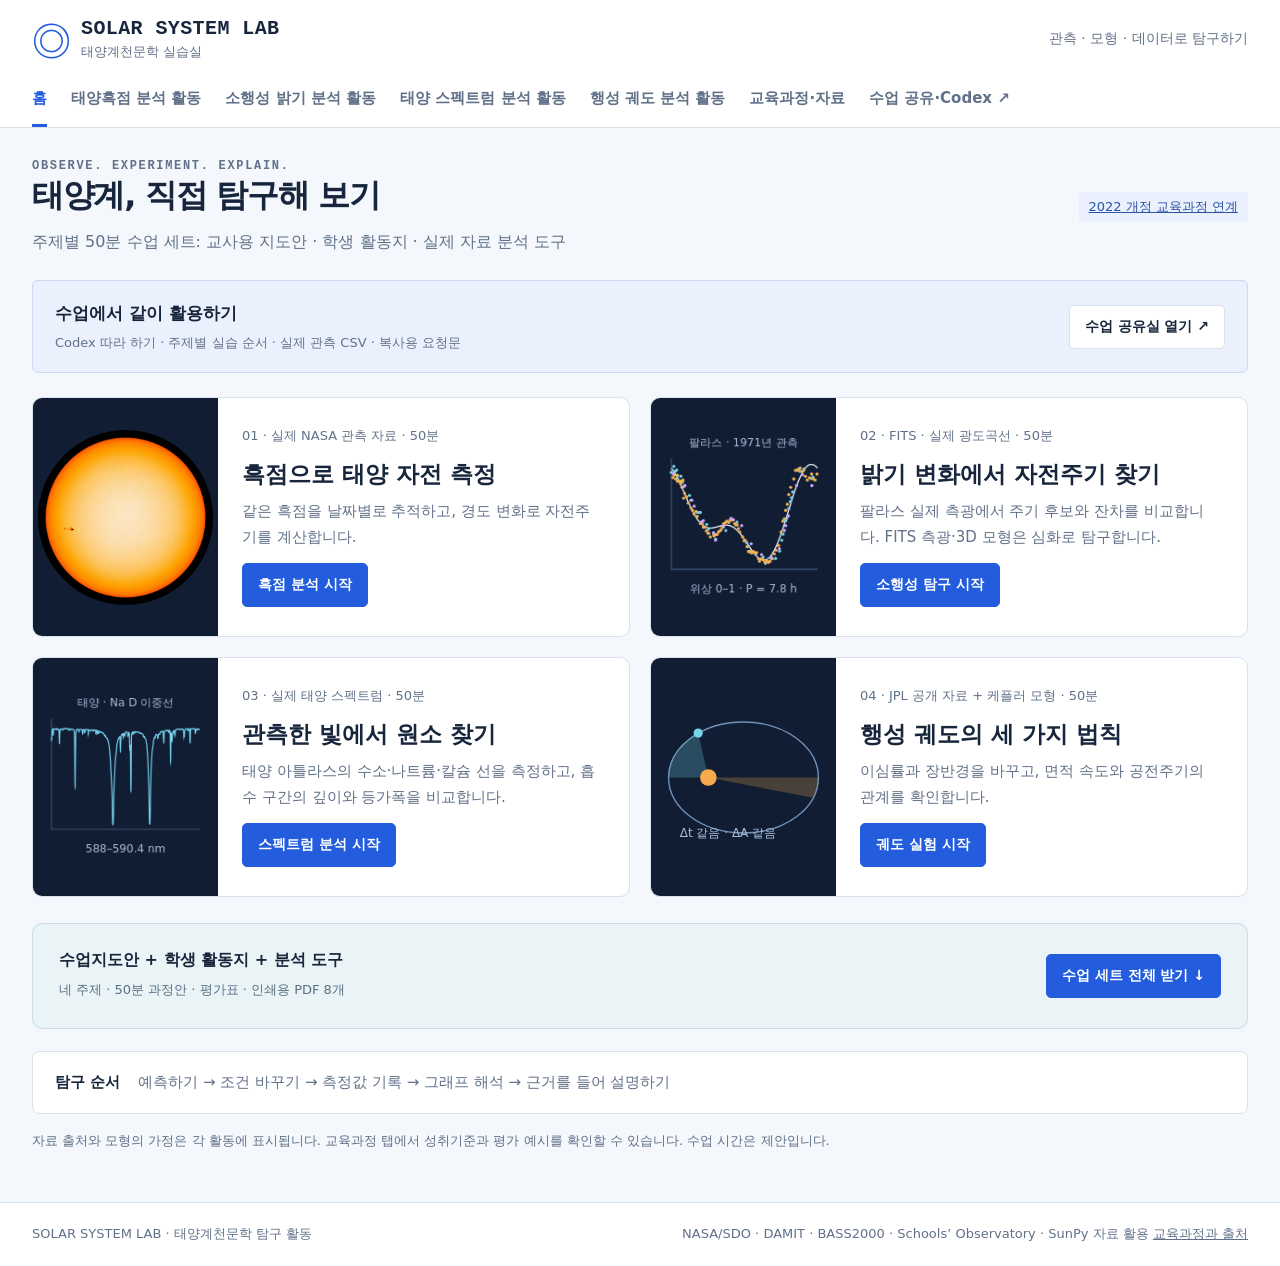
==== commit 04b20a03: "Align lesson card order and bookmark position" ====
--- a/docs/index.html
+++ b/docs/index.html
@@ -7,9 +7,9 @@
 <section id="home" class="page"><div class="home-intro"><div><p class="eyebrow">OBSERVE. EXPERIMENT. EXPLAIN.</p><h1>태양계, 직접 탐구해 보기</h1><p>주제별 50분 수업 세트: 교사용 지도안 · 학생 활동지 · 실제 자료 분석 도구</p></div><a href="#curriculum" class="tag">2022 개정 교육과정 연계</a></div>
 <div class="class-sharing-note"><div><strong>수업에서 같이 활용하기</strong><p>Codex 따라 하기 · 주제별 실습 순서 · 실제 관측 CSV · 복사용 요청문</p></div><a href="class/" class="button secondary">수업 공유실 열기 ↗</a></div><div class="activity-grid">
 <article class="activity"><div class="activity-art"><img src="assets/20170708_120000_1024_HMIIC.jpg" alt="NASA SDO가 관측한 실제 태양과 흑점"></div><div class="activity-content"><span class="meta">01 · 실제 NASA 관측 자료 · 50분</span><h2>흑점으로 태양 자전 측정</h2><p>같은 흑점을 날짜별로 추적하고, 경도 변화로 자전주기를 계산합니다.</p><a href="#sunspot" class="button">흑점 분석 시작</a></div></article>
-<article class="activity"><div class="activity-art"><svg viewBox="0 0 200 200" role="img" aria-label="타원 궤도와 같은 시간에 쓸고 간 두 면적"><ellipse cx="100" cy="100" rx="81" ry="60" fill="none" stroke="#7191b8" stroke-width="1.5"/><path d="M62 100L19 100A81 60 0 0 1 51 52Z" fill="#78d5e940"/><path d="M62 100L181 100A81 60 0 0 1 175 122Z" fill="#f4aa4d40"/><circle cx="62" cy="100" r="9" fill="#f4aa4d"/><circle cx="51" cy="52" r="5" fill="#78d5e9"/><text x="31" y="164" fill="#a8bdd8" font-size="13">Δt 같음 · ΔA 같음</text></svg></div><div class="activity-content"><span class="meta">02 · JPL 공개 자료 + 케플러 모형 · 50분</span><h2>행성 궤도의 세 가지 법칙</h2><p>이심률과 장반경을 바꾸고, 면적 속도와 공전주기의 관계를 확인합니다.</p><a href="#kepler" class="button">궤도 실험 시작</a></div></article>
-<article class="activity"><div class="activity-art"><canvas id="homePallas" width="200" height="200" aria-label="실제 팔라스 관측점과 자전주기 적합 곡선"></canvas></div><div class="activity-content"><span class="meta">03 · FITS · 실제 광도곡선 · 50분</span><h2>밝기 변화에서 자전주기 찾기</h2><p>팔라스 실제 측광에서 주기 후보와 잔차를 비교합니다. FITS 측광·3D 모형은 심화로 탐구합니다.</p><a href="#asteroid" class="button">소행성 탐구 시작</a></div></article>
-<article class="activity"><div class="activity-art"><canvas id="homeSpectrum" width="200" height="200" aria-label="실제 태양 관측의 나트륨 D 흡수선"></canvas></div><div class="activity-content"><span class="meta">04 · 실제 태양 스펙트럼 · 50분</span><h2>관측한 빛에서 원소 찾기</h2><p>태양 아틀라스의 수소·나트륨·칼슘 선을 측정하고, 흡수 구간의 깊이와 등가폭을 비교합니다.</p><a href="#spectrum" class="button">스펙트럼 분석 시작</a></div></article>
+<article class="activity"><div class="activity-art"><canvas id="homePallas" width="200" height="200" aria-label="실제 팔라스 관측점과 자전주기 적합 곡선"></canvas></div><div class="activity-content"><span class="meta">02 · FITS · 실제 광도곡선 · 50분</span><h2>밝기 변화에서 자전주기 찾기</h2><p>팔라스 실제 측광에서 주기 후보와 잔차를 비교합니다. FITS 측광·3D 모형은 심화로 탐구합니다.</p><a href="#asteroid" class="button">소행성 탐구 시작</a></div></article>
+<article class="activity"><div class="activity-art"><canvas id="homeSpectrum" width="200" height="200" aria-label="실제 태양 관측의 나트륨 D 흡수선"></canvas></div><div class="activity-content"><span class="meta">03 · 실제 태양 스펙트럼 · 50분</span><h2>관측한 빛에서 원소 찾기</h2><p>태양 아틀라스의 수소·나트륨·칼슘 선을 측정하고, 흡수 구간의 깊이와 등가폭을 비교합니다.</p><a href="#spectrum" class="button">스펙트럼 분석 시작</a></div></article>
+<article class="activity"><div class="activity-art"><svg viewBox="0 0 200 200" role="img" aria-label="타원 궤도와 같은 시간에 쓸고 간 두 면적"><ellipse cx="100" cy="100" rx="81" ry="60" fill="none" stroke="#7191b8" stroke-width="1.5"/><path d="M62 100L19 100A81 60 0 0 1 51 52Z" fill="#78d5e940"/><path d="M62 100L181 100A81 60 0 0 1 175 122Z" fill="#f4aa4d40"/><circle cx="62" cy="100" r="9" fill="#f4aa4d"/><circle cx="51" cy="52" r="5" fill="#78d5e9"/><text x="31" y="164" fill="#a8bdd8" font-size="13">Δt 같음 · ΔA 같음</text></svg></div><div class="activity-content"><span class="meta">04 · JPL 공개 자료 + 케플러 모형 · 50분</span><h2>행성 궤도의 세 가지 법칙</h2><p>이심률과 장반경을 바꾸고, 면적 속도와 공전주기의 관계를 확인합니다.</p><a href="#kepler" class="button">궤도 실험 시작</a></div></article>
 </div><div class="lesson-bundle-banner"><div><strong>수업지도안 + 학생 활동지 + 분석 도구</strong><p>네 주제 · 50분 과정안 · 평가표 · 인쇄용 PDF 8개</p></div><a class="button" href="lessons/downloads/solar-system-lesson-sets.zip" download>수업 세트 전체 받기 ↓</a></div><div class="home-flow"><strong>탐구 순서</strong><p>예측하기 → 조건 바꾸기 → 측정값 기록 → 그래프 해석 → 근거를 들어 설명하기</p></div><p class="help" style="margin-top:16px">자료 출처와 모형의 가정은 각 활동에 표시됩니다. 교육과정 탭에서 성취기준과 평가 예시를 확인할 수 있습니다. 수업 시간은 제안입니다.</p></section>
 <section id="sunspot" class="page" hidden><div class="page-title"><div><p class="eyebrow">LESSON 01 / SOLAR ROTATION</p><h1>태양흑점 분석 활동</h1><p class="intro">같은 흑점을 5개 날짜에서 추적하고, 경도–시간 그래프로 자전주기를 추정하세요.</p></div><a href="#curriculum" class="tag">12행우02-01</a></div><div class="sun-intro"><p class="help"><strong>NASA 관측</strong>은 실제 영상, <strong>자전 시뮬레이션</strong>은 합성 자료입니다. 탐구 가이드에 따라 측정하고 결과를 CSV로 저장하세요.</p><a class="button secondary" href="sunspot.html" target="_blank" rel="noopener">분석 도구 크게 열기</a></div><div class="sun-wrapper"><iframe id="sunspotFrame" title="태양 흑점 관측과 자전 분석 도구" loading="lazy"></iframe></div><div class="study-row"><article class="study-panel"><h2>탐구 질문</h2><ol><li>같은 흑점을 어떻게 구분했나요? 식별이 바뀌면 어떤 영향이 있나요?</li><li>원반 가장자리의 점을 제외하기 전후에 자전주기가 어떻게 달라지나요?</li><li>관측값과 차등 자전 모형을 비교하고 차이의 원인을 설명하세요.</li></ol></article><article class="study-panel"><h2>결과로 제출할 것</h2><p>측정점이 표시된 태양 영상, 경도–시간 그래프, 회합·항성 자전주기, 오차 원인 두 가지.</p><p class="help">NASA/SDO HMI, 2017.07.05–07.14. JPG 교육용 측정이며 정밀 태양력·연구용 WCS 분석을 대체하지 않습니다.</p></article></div></section>
 <section id="kepler" class="page" hidden><div class="page-title"><div><p class="eyebrow">LESSON 04 / KEPLER'S LAWS</p><h1>행성 궤도 분석 활동</h1><p class="intro">JPL 공개 행성 자료의 T²–a³ 관계와, 물리 모형의 같은 시간 면적을 비교하세요.</p></div><a href="#curriculum" class="tag">12행우01-03</a></div><div id="keplerLab"></div></section>
--- a/docs/lessons.css
+++ b/docs/lessons.css
@@ -1,3 +1,4 @@
+.page{scroll-margin-top:170px}
 .lesson-shell{margin:0 0 24px}.lesson-subnav{display:flex;flex-wrap:wrap;gap:6px;border-bottom:1px solid #c9d5df;padding:0 0 12px;align-items:center}.lesson-subnav button,.lesson-subnav a{border:1px solid #d5dfe7;background:#fff;color:#23405c;border-radius:8px;padding:11px 16px;font:600 14px inherit;text-decoration:none;cursor:pointer}.lesson-subnav button.active{background:#174e72;color:#fff;border-color:#174e72}.lesson-subnav a{margin-left:auto;font-size:12px;padding:9px 12px;color:#166b7c}.lesson-subnav a+a{margin-left:0}.lesson-save-status{font-size:12px;color:#557085;margin:10px 0 18px;min-height:1.7em}.lesson-kicker{font-size:11px;letter-spacing:.055em;font-weight:750;color:#13778a;margin:0 0 10px}.lesson-opening{display:grid;grid-template-columns:1.35fr 1fr;gap:32px;padding:32px;background:#eaf3f6;border:1px solid #cddfe6;border-radius:14px}.lesson-opening h2{font-size:27px;line-height:1.5;margin:0 0 14px;letter-spacing:-.035em}.lesson-opening p{line-height:1.75;color:#365166}.lesson-goals{background:#fff;padding:24px;border-radius:10px}.lesson-goals h3{margin:0 0 12px;font-size:15px}.lesson-goals ol{padding-left:20px;margin:0}.lesson-goals li{margin-bottom:9px;font-size:14px;line-height:1.65}.lesson-action-row{display:flex;gap:8px;align-items:center;flex-wrap:wrap;margin:14px 0}.lesson-action-row .button{font-size:13px;padding:10px 14px}.lesson-action-row select{background:#fff;padding:9px;border:1px solid #a8bccb;border-radius:6px;color:#233e54;font:inherit;max-width:100%}.lesson-timeline{display:grid;grid-template-columns:repeat(6,1fr);margin:20px 0 28px;border:1px solid #d2dce5;border-radius:10px;overflow:hidden}.lesson-timeline div{padding:15px 12px;border-right:1px solid #d2dce5;background:#fff}.lesson-timeline div:last-child{border:0}.lesson-timeline span{display:block;font-size:12px;color:#168094;margin-bottom:5px}.lesson-timeline strong{font-size:13px;line-height:1.5}.lesson-intro-grid{display:grid;grid-template-columns:1fr 1.15fr;gap:24px}.lesson-intro-grid>article{padding:24px;border:1px solid #d5dfe7;border-radius:12px}.lesson-intro-grid h3{font-size:16px}.lesson-intro-grid p{font-size:14px;line-height:1.75}.lesson-source{background:#f7fafc;border:1px solid #d8e3eb;border-radius:10px;padding:22px;margin:20px 0}.lesson-intro-grid .lesson-source{margin:0}.lesson-source h3{font-size:15px;line-height:1.6;margin:7px 0 14px}.lesson-source dl,.lesson-overview-table dl{margin:0}.lesson-source dl>div,.lesson-overview-table dl>div{display:grid;grid-template-columns:88px 1fr;gap:12px;padding:9px 0;border-bottom:1px solid #e0e8ee;font-size:12px;line-height:1.65}.lesson-source dt{color:#526b80;font-weight:650}.lesson-source dd,.lesson-overview-table dd{margin:0}.lesson-source a{display:inline-block;margin-top:12px;font-size:13px}.lesson-paper{background:white;border:1px solid #cbd7e1;padding:32px;border-radius:10px;box-shadow:0 5px 24px #243d5810}.lesson-paper h2{font-size:24px;margin:0 0 20px}.lesson-paper h3{font-size:17px;margin:28px 0 12px}.lesson-paper h4{font-size:14px;margin:22px 0 10px}.lesson-paper p,.lesson-paper li{font-size:14px;line-height:1.8}.lesson-paper li{margin:6px 0}.lesson-overview-table{border:1px solid #b8cbd9}.lesson-overview-table dl>div{padding:0;gap:0;border-bottom:1px solid #b8cbd9;font-size:13px;grid-template-columns:120px 1fr}.lesson-overview-table dl>div:last-child{border:0}.lesson-overview-table dt{background:#edf4f8;padding:12px;font-weight:650}.lesson-overview-table dd{padding:12px;border-left:1px solid #b8cbd9}.lesson-table-scroll{overflow-x:auto;max-width:100%;margin:12px 0}.lesson-paper table,.lesson-planet-catalog table{border-collapse:collapse;width:100%;font-size:12px;line-height:1.7;color:#213c54}.lesson-paper th,.lesson-paper td,.lesson-planet-catalog th,.lesson-planet-catalog td{border:1px solid #b8cbd9;padding:11px 10px;vertical-align:top;text-align:left;white-space:normal}.lesson-paper th,.lesson-planet-catalog th{background:#eaf2f7;font-weight:700}.lesson-paper caption{font-size:12px;color:#58758a;text-align:left;padding:0 0 7px}.process-table{min-width:1080px;table-layout:fixed}.process-table th:nth-child(1){width:72px}.process-table th:nth-child(2){width:48px}.process-table th:nth-child(3){width:95px}.process-table th:nth-child(4),.process-table th:nth-child(5){width:190px}.lesson-misconceptions{display:grid;grid-template-columns:repeat(3,1fr);gap:12px}.lesson-misconceptions article{border:1px solid #d9e3e9;background:#f7fafc;padding:17px;border-radius:8px;font-size:13px;line-height:1.7}.lesson-misconceptions p{font-size:13px;margin-bottom:0}.lesson-callout{background:#eff6f8;border-left:3px solid #168094;padding:14px 18px;line-height:1.7}.lesson-references{padding-left:20px}.lesson-references li{font-size:12px;margin:8px 0}.lesson-reference-details{margin:22px 0;font-size:13px;line-height:1.7}.lesson-reference-details summary{cursor:pointer;color:#34617a}.lesson-identity{display:grid;grid-template-columns:repeat(4,1fr);gap:12px}.lesson-identity label{font-size:12px;color:#547187}.lesson-identity input{display:block;width:100%;margin-top:7px;border:1px solid #afc4d2;border-radius:5px;padding:10px;font:inherit;color:#18384e;background:white}.lesson-answer-grid{display:grid;grid-template-columns:1fr 1fr;gap:18px;margin:20px 0}.lesson-answer{display:block;font-size:13px;line-height:1.7;font-weight:600}.lesson-answer textarea{display:block;margin-top:8px;width:100%;border:1px solid #afc4d2;border-radius:6px;background:#fbfdff;color:#17384f;padding:12px;font:400 14px/1.7 system-ui,sans-serif;min-height:105px;resize:vertical}.lesson-worksheet .worksheet-table{min-width:690px}.blank-cell{height:48px}.record-note td{font-size:11px!important;color:#60798c;background:#f7fafc!important;padding:5px 10px!important}.worksheet-graph figure{margin:0}.worksheet-graph img{display:block;max-width:100%;max-height:560px;object-fit:contain;margin:auto;border-radius:6px}.worksheet-graph figcaption{font-size:11px;color:#5e7588;text-align:center;margin:8px}.graph-placeholder{border:1px dashed #a9bdcb;background:#f7fafc;border-radius:7px;min-height:200px;display:grid;place-items:center;color:#607a8d;font-size:13px;padding:20px}.lesson-analysis-toolbar{display:flex;justify-content:space-between;align-items:center;gap:15px;background:#eaf3f6;border:1px solid #cbdde6;border-radius:9px;padding:16px 20px;margin-bottom:20px;font-size:14px}.lesson-analysis-toolbar small{display:block;font-size:12px;color:#567184;margin-top:7px}.lesson-analysis-toolbar .lesson-action-row{margin:0}.lesson-line-shortcuts{display:flex;flex-wrap:wrap;align-items:center;gap:10px;font-size:13px;border:1px solid #d5dfe7;border-radius:8px;padding:14px 18px;margin-bottom:14px;background:white}.lesson-line-shortcuts button{padding:8px 12px;background:#edf5f8;border:1px solid #a8c4d4;border-radius:5px;color:#24475c;cursor:pointer;font:inherit}.lesson-line-shortcuts small{color:#617a8c;font-size:12px}.lesson-planet-catalog{border:1px solid #cbdde6;background:#fff;padding:24px;border-radius:10px;margin-bottom:24px}.lesson-planet-catalog h2{font-size:20px;margin:8px 0}.lesson-planet-catalog p{font-size:13px;line-height:1.75}.lesson-planet-grid{display:grid;grid-template-columns:1.25fr 1fr;gap:24px}.lesson-planet-grid canvas{width:100%;border-radius:8px;margin-top:13px}.lesson-bundle-banner{margin:26px 0 10px;padding:22px 26px;background:#eaf3f6;border:1px solid #cbdde6;border-radius:10px;display:flex;gap:20px;justify-content:space-between;align-items:center}.lesson-bundle-banner p{margin:5px 0;color:#567184;font-size:13px}.lesson-panel[hidden],.lesson-analysis[hidden]{display:none!important}.lesson-subnav button:focus-visible,.lesson-answer textarea:focus-visible,.lesson-identity input:focus-visible{outline:3px solid #59a6c5;outline-offset:2px}
 @media(max-width:1000px){.lesson-opening{grid-template-columns:1fr;padding:24px}.lesson-intro-grid,.lesson-planet-grid{grid-template-columns:1fr}.lesson-subnav a{margin-left:0}.lesson-timeline{grid-template-columns:repeat(3,1fr)}.lesson-timeline div{border-bottom:1px solid #d2dce5}.lesson-misconceptions{grid-template-columns:1fr}.lesson-identity{grid-template-columns:1fr 1fr}.lesson-paper{padding:24px}.lesson-analysis-toolbar{align-items:flex-start;flex-direction:column}.lesson-bundle-banner{align-items:flex-start;flex-direction:column}}
 @media(max-width:600px){.lesson-subnav button{padding:10px 12px;font-size:12px}.lesson-answer-grid{grid-template-columns:1fr}.lesson-opening h2{font-size:23px}.lesson-timeline{grid-template-columns:1fr 1fr}.lesson-paper{padding:18px}.lesson-overview-table dl>div{grid-template-columns:86px 1fr}.lesson-identity{grid-template-columns:1fr 1fr}}
